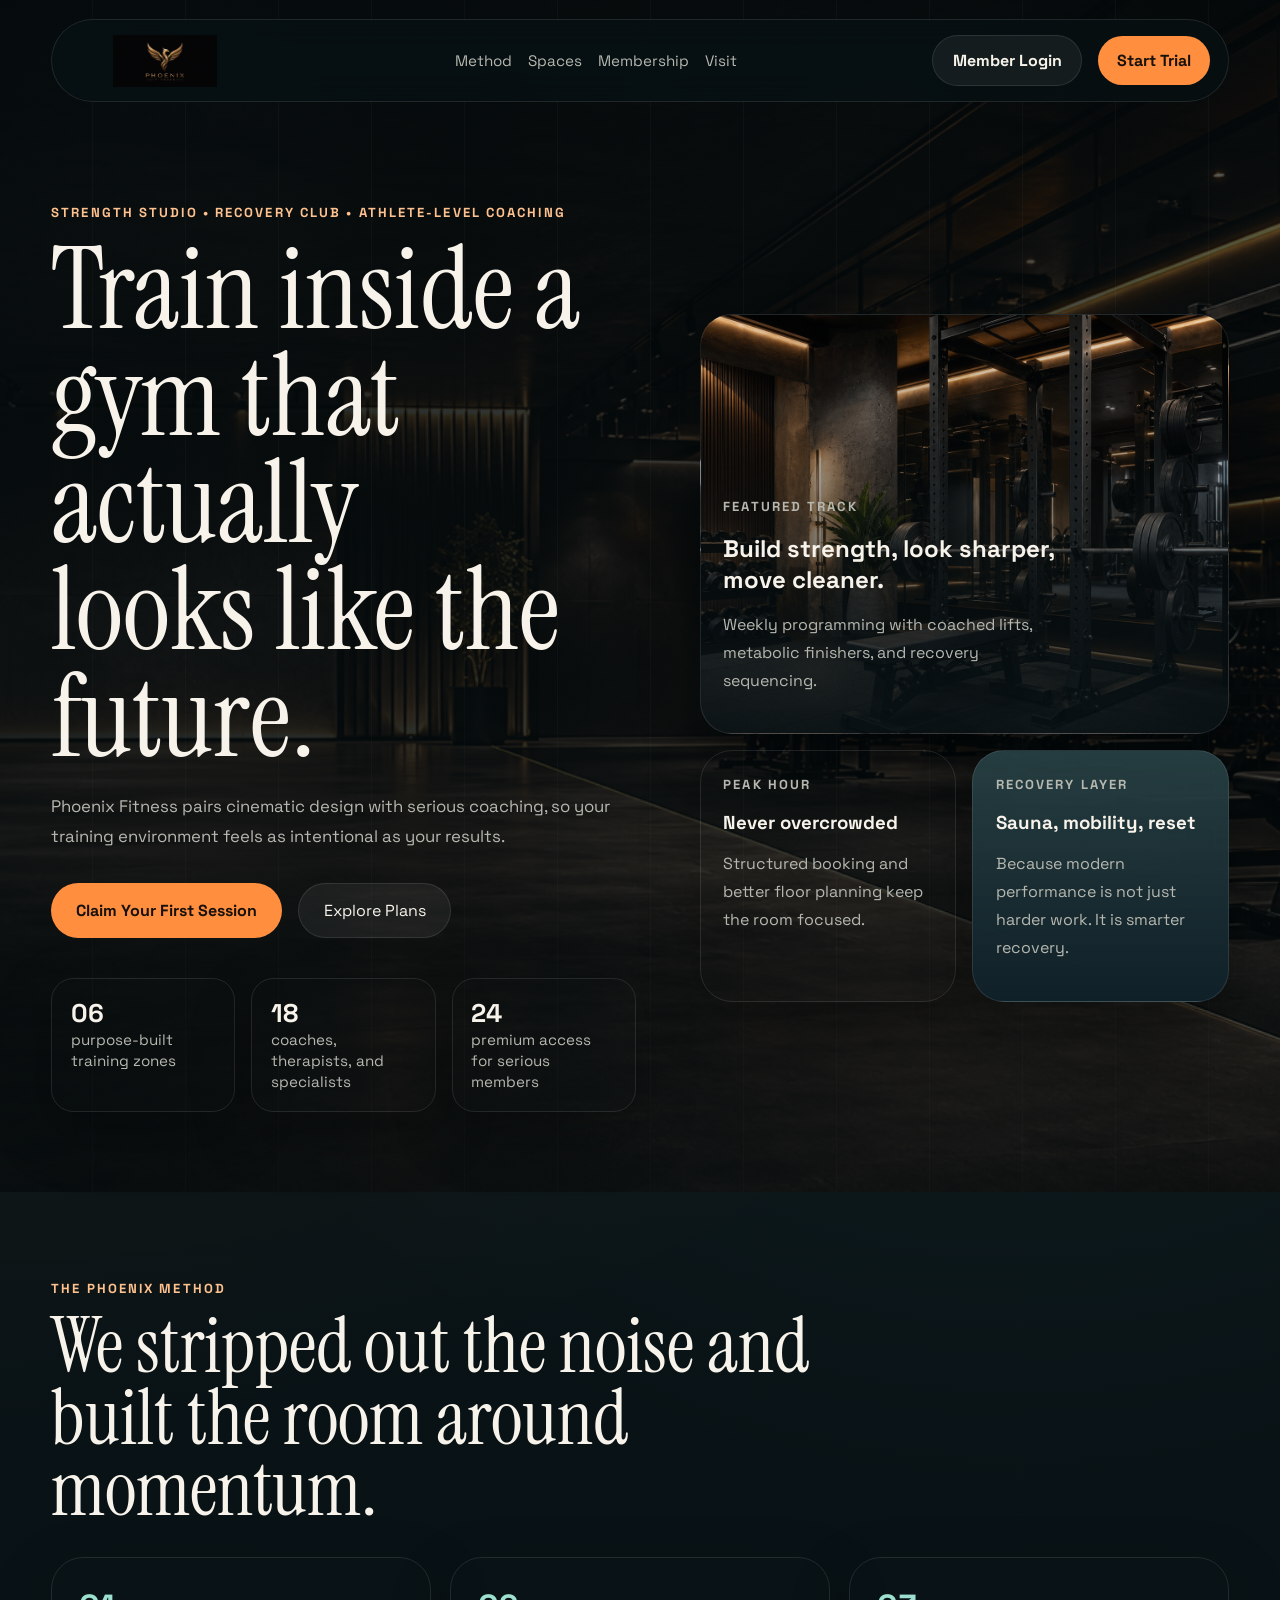
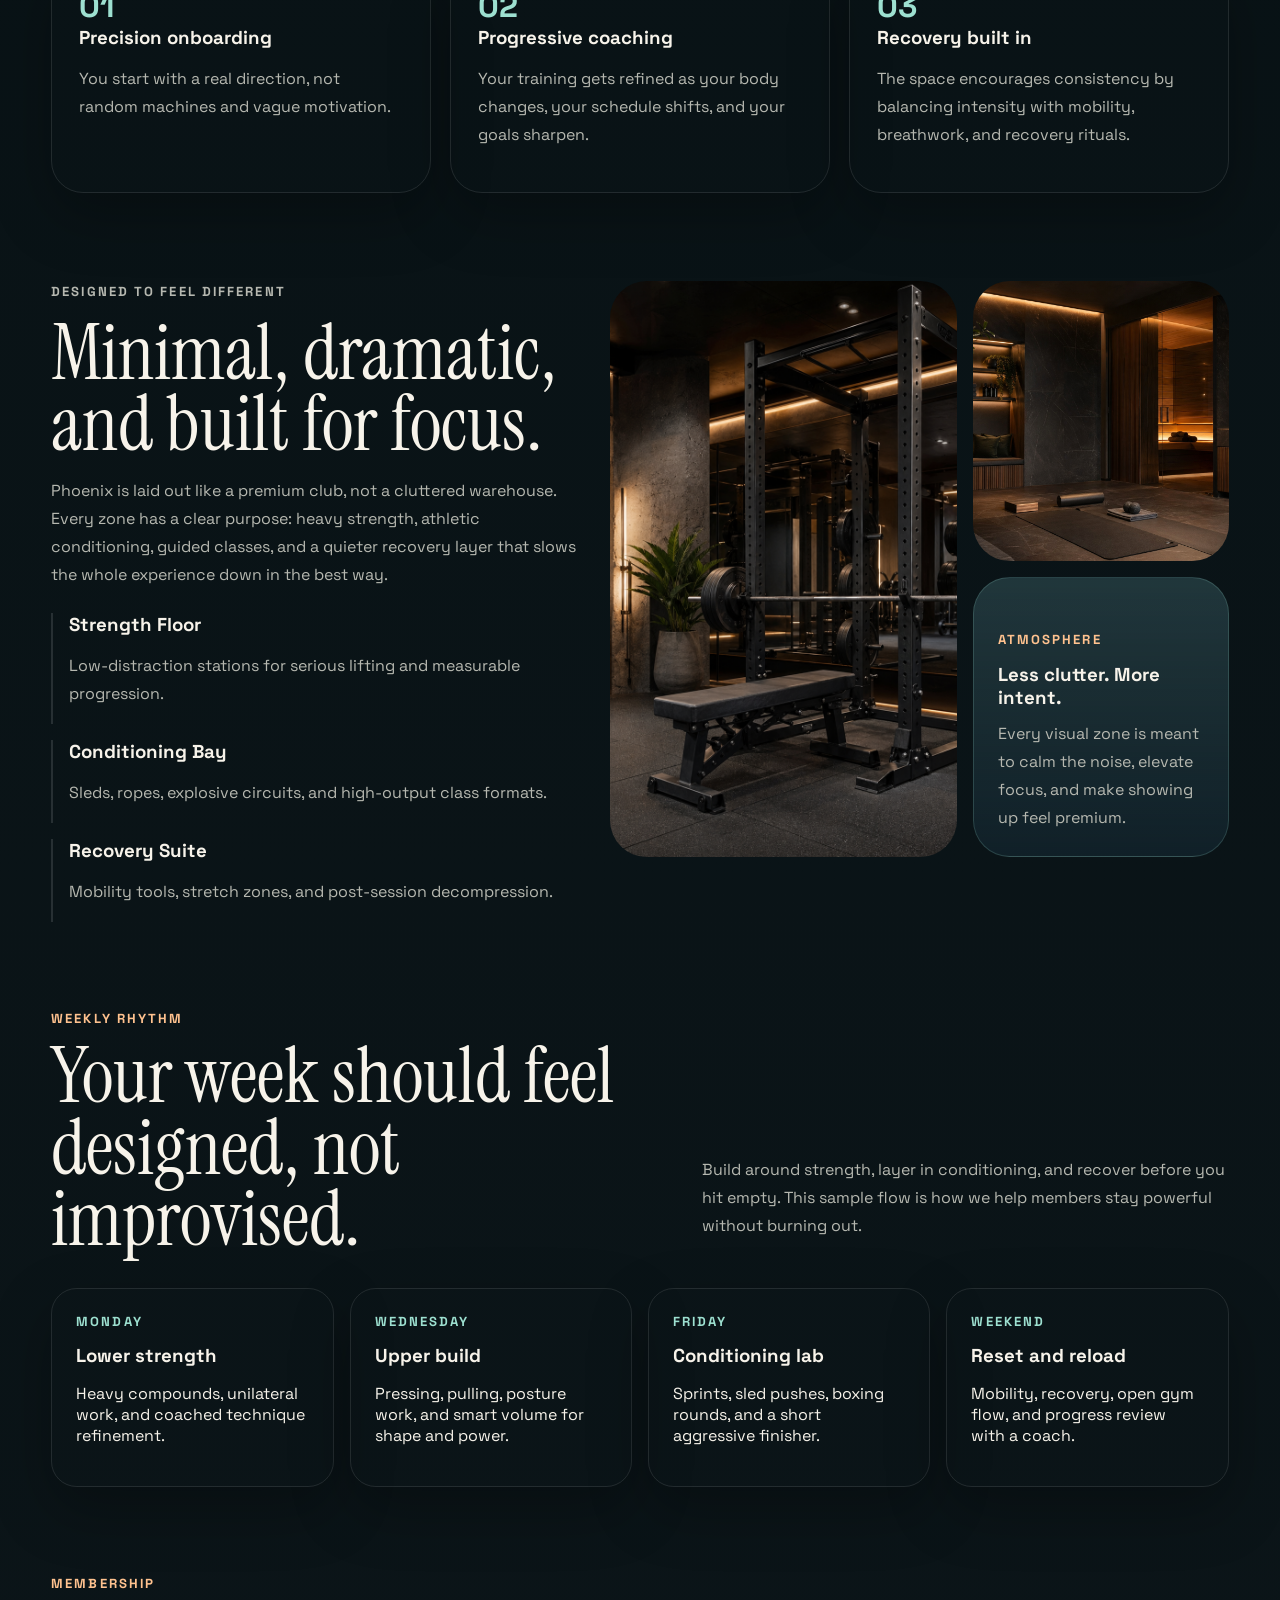
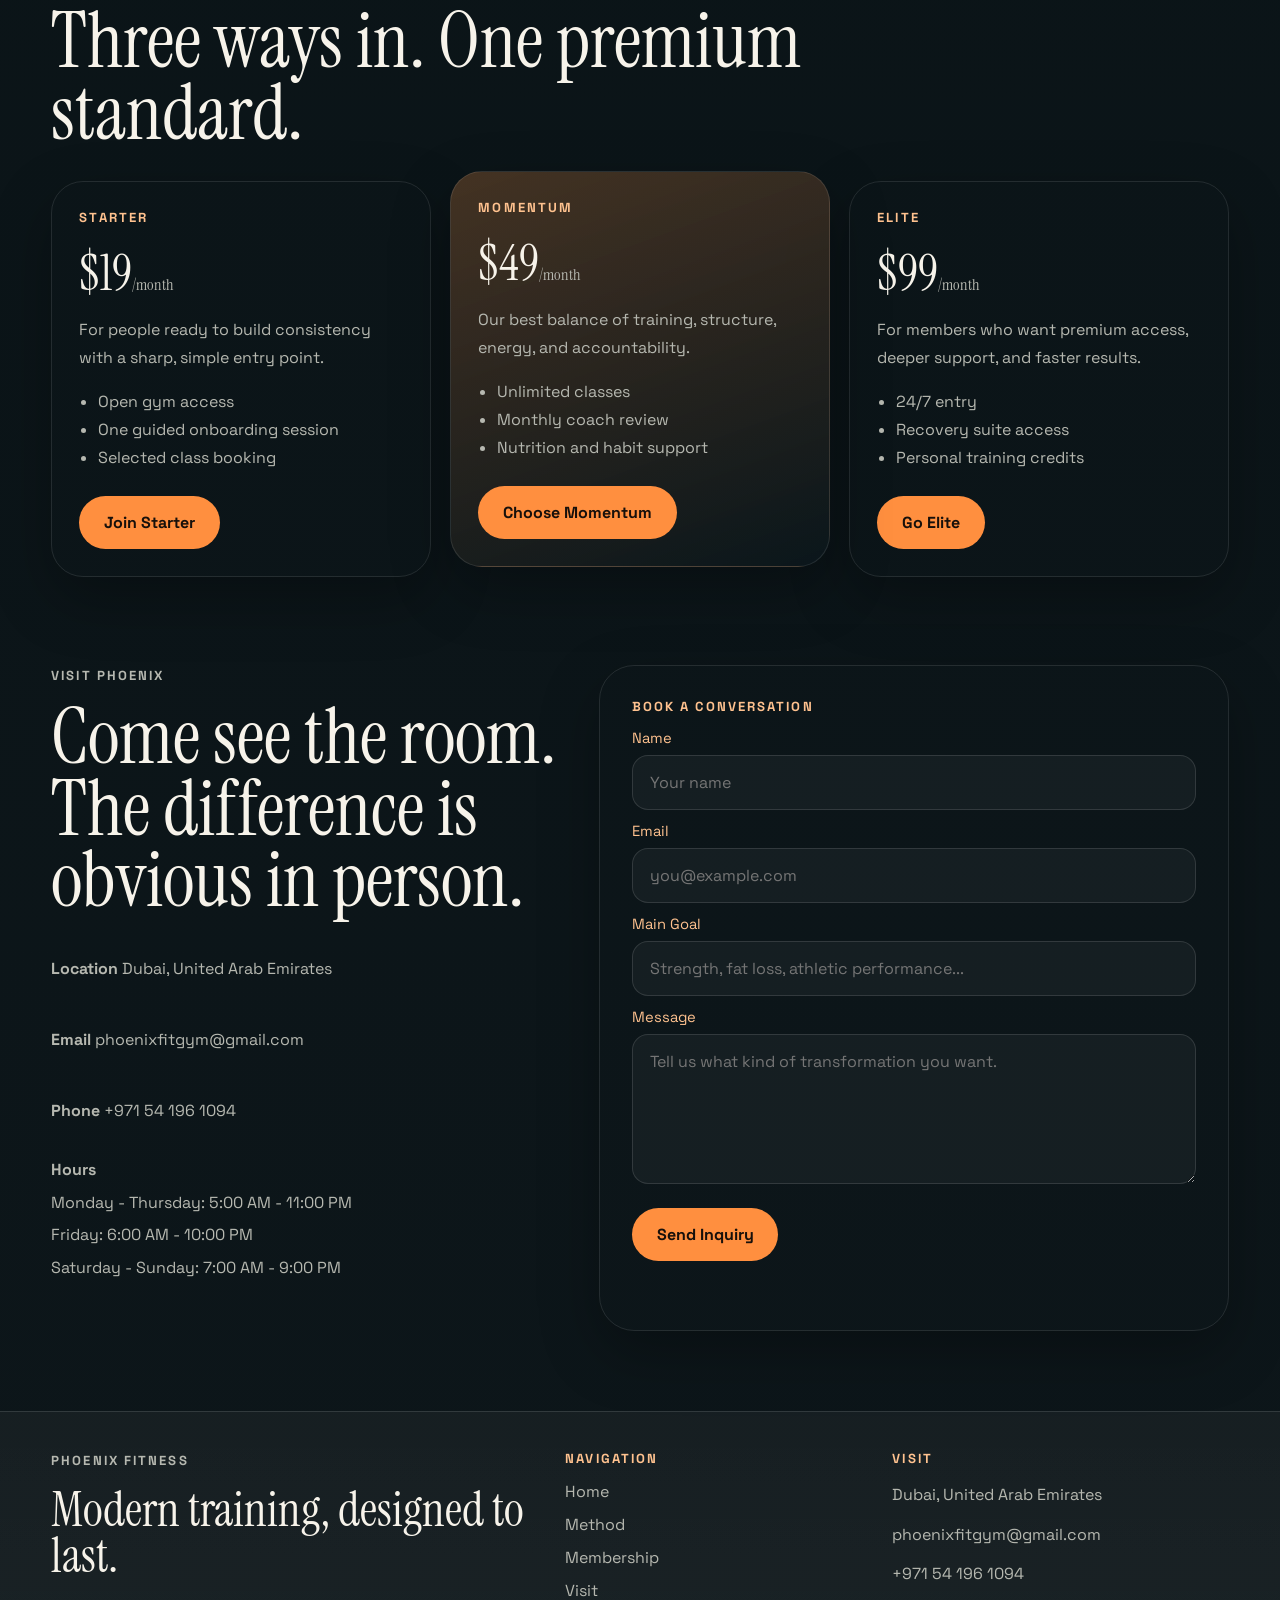
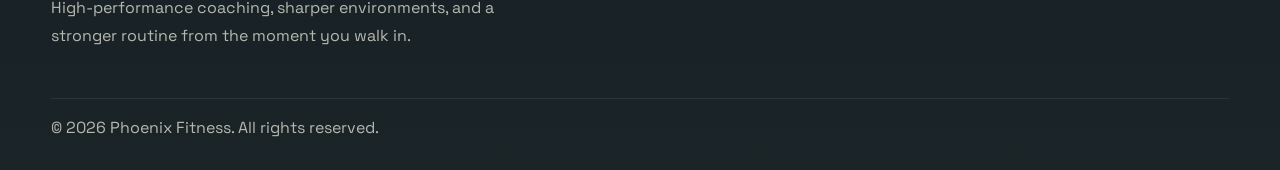
==== index.html @ 7724d677 "Updated UI" ====
<!DOCTYPE html>
<html lang="en">
<head>
    <meta charset="UTF-8">
    <meta name="viewport" content="width=device-width, initial-scale=1.0">
    <title>Phoenix Fitness | Future-Ready Training</title>
    <meta name="description" content="Phoenix Fitness is a high-design performance gym focused on strength, coaching, recovery, and consistent progress.">
    <link rel="stylesheet" href="assets/css/main.css">
</head>
<body>
    <div class="page-shell">
        <header class="hero" id="top">
            <nav class="navbar">
                <a class="brand" href="index.html" aria-label="Phoenix Fitness home">
                    <img src="assets/images/phoenix-logo-premium.png" alt="Phoenix Fitness premium logo">
                </a>
                <button class="menu-toggle" type="button" aria-expanded="false" aria-controls="nav-links">Menu</button>
                <div class="nav-links" id="nav-links">
                    <a href="#method">Method</a>
                    <a href="#spaces">Spaces</a>
                    <a href="#membership">Membership</a>
                    <a href="#visit">Visit</a>
                </div>
                <div class="nav-actions">
                    <button class="nav-button nav-button-secondary" type="button" data-modal-target="login-popup">Member Login</button>
                    <button class="nav-button" type="button" data-modal-target="join-popup">Start Trial</button>
                </div>
            </nav>

            <div class="hero-layout">
                <div class="hero-copy">
                    <p class="eyebrow">Strength Studio &bull; Recovery Club &bull; Athlete-Level Coaching</p>
                    <h1>Train inside a gym that actually looks like the future.</h1>
                    <p class="hero-text">
                        Phoenix Fitness pairs cinematic design with serious coaching, so your training environment feels as intentional as your results.
                    </p>
                    <div class="hero-actions">
                        <button class="primary-cta" type="button" data-modal-target="join-popup">Claim Your First Session</button>
                        <a class="ghost-cta" href="pages/membership.html">Explore Plans</a>
                    </div>
                    <div class="hero-proof">
                        <article>
                            <strong data-count="6">06</strong>
                            <span>purpose-built training zones</span>
                        </article>
                        <article>
                            <strong data-count="18">18</strong>
                            <span>coaches, therapists, and specialists</span>
                        </article>
                        <article>
                            <strong data-count="24">24</strong>
                            <span>premium access for serious members</span>
                        </article>
                    </div>
                </div>

                <div class="hero-visual">
                    <article class="hero-card hero-card-image">
                        <div class="hero-card-copy">
                            <p class="card-kicker">Featured Track</p>
                            <h2>Build strength, look sharper, move cleaner.</h2>
                            <p>Weekly programming with coached lifts, metabolic finishers, and recovery sequencing.</p>
                        </div>
                    </article>
                    <div class="hero-sidecards">
                        <article class="hero-card">
                            <p class="card-kicker">Peak Hour</p>
                            <h3>Never overcrowded</h3>
                            <p>Structured booking and better floor planning keep the room focused.</p>
                        </article>
                        <article class="hero-card mint-card">
                            <p class="card-kicker">Recovery Layer</p>
                            <h3>Sauna, mobility, reset</h3>
                            <p>Because modern performance is not just harder work. It is smarter recovery.</p>
                        </article>
                    </div>
                </div>
            </div>
        </header>

        <main>
            <section class="method-section" id="method">
                <div class="section-heading">
                    <p class="eyebrow">The Phoenix Method</p>
                    <h2>We stripped out the noise and built the room around momentum.</h2>
                </div>
                <div class="method-grid">
                    <article class="method-card">
                        <span>01</span>
                        <h3>Precision onboarding</h3>
                        <p>You start with a real direction, not random machines and vague motivation.</p>
                    </article>
                    <article class="method-card">
                        <span>02</span>
                        <h3>Progressive coaching</h3>
                        <p>Your training gets refined as your body changes, your schedule shifts, and your goals sharpen.</p>
                    </article>
                    <article class="method-card">
                        <span>03</span>
                        <h3>Recovery built in</h3>
                        <p>The space encourages consistency by balancing intensity with mobility, breathwork, and recovery rituals.</p>
                    </article>
                </div>
            </section>

            <section class="spaces-section" id="spaces">
                <div class="spaces-copy">
                    <p class="eyebrow">Designed To Feel Different</p>
                    <h2>Minimal, dramatic, and built for focus.</h2>
                    <p>
                        Phoenix is laid out like a premium club, not a cluttered warehouse. Every zone has a clear purpose:
                        heavy strength, athletic conditioning, guided classes, and a quieter recovery layer that slows the whole experience down in the best way.
                    </p>
                    <div class="space-points">
                        <article>
                            <h3>Strength Floor</h3>
                            <p>Low-distraction stations for serious lifting and measurable progression.</p>
                        </article>
                        <article>
                            <h3>Conditioning Bay</h3>
                            <p>Sleds, ropes, explosive circuits, and high-output class formats.</p>
                        </article>
                        <article>
                            <h3>Recovery Suite</h3>
                            <p>Mobility tools, stretch zones, and post-session decompression.</p>
                        </article>
                    </div>
                </div>
                <div class="spaces-media">
                    <article class="media-tall">
                        <img src="assets/images/phoenix-strength-generated.png" alt="Premium strength zone at Phoenix Fitness">
                    </article>
                    <article class="media-short">
                        <img src="assets/images/phoenix-recovery-generated.png" alt="Luxury recovery suite at Phoenix Fitness">
                    </article>
                    <article class="media-short stat-media">
                        <p class="card-kicker">Atmosphere</p>
                        <h3>Less clutter. More intent.</h3>
                        <p>Every visual zone is meant to calm the noise, elevate focus, and make showing up feel premium.</p>
                    </article>
                </div>
            </section>

            <section class="schedule-section" id="schedule">
                <div class="section-heading split-heading">
                    <div>
                        <p class="eyebrow">Weekly Rhythm</p>
                        <h2>Your week should feel designed, not improvised.</h2>
                    </div>
                    <p class="section-copy">
                        Build around strength, layer in conditioning, and recover before you hit empty. This sample flow is how we help members stay powerful without burning out.
                    </p>
                </div>
                <div class="schedule-grid">
                    <article>
                        <p class="day-tag">Monday</p>
                        <h3>Lower strength</h3>
                        <p>Heavy compounds, unilateral work, and coached technique refinement.</p>
                    </article>
                    <article>
                        <p class="day-tag">Wednesday</p>
                        <h3>Upper build</h3>
                        <p>Pressing, pulling, posture work, and smart volume for shape and power.</p>
                    </article>
                    <article>
                        <p class="day-tag">Friday</p>
                        <h3>Conditioning lab</h3>
                        <p>Sprints, sled pushes, boxing rounds, and a short aggressive finisher.</p>
                    </article>
                    <article>
                        <p class="day-tag">Weekend</p>
                        <h3>Reset and reload</h3>
                        <p>Mobility, recovery, open gym flow, and progress review with a coach.</p>
                    </article>
                </div>
            </section>

            <section class="membership-section" id="membership">
                <div class="section-heading">
                    <p class="eyebrow">Membership</p>
                    <h2>Three ways in. One premium standard.</h2>
                </div>
                <div class="membership-grid">
                    <article class="plan-card">
                        <p class="plan-name">Starter</p>
                        <h3>$19<span>/month</span></h3>
                        <p class="plan-summary">For people ready to build consistency with a sharp, simple entry point.</p>
                        <ul>
                            <li>Open gym access</li>
                            <li>One guided onboarding session</li>
                            <li>Selected class booking</li>
                        </ul>
                        <button type="button" data-modal-target="join-popup">Join Starter</button>
                    </article>
                    <article class="plan-card featured-plan">
                        <p class="plan-name">Momentum</p>
                        <h3>$49<span>/month</span></h3>
                        <p class="plan-summary">Our best balance of training, structure, energy, and accountability.</p>
                        <ul>
                            <li>Unlimited classes</li>
                            <li>Monthly coach review</li>
                            <li>Nutrition and habit support</li>
                        </ul>
                        <button type="button" data-modal-target="join-popup">Choose Momentum</button>
                    </article>
                    <article class="plan-card">
                        <p class="plan-name">Elite</p>
                        <h3>$99<span>/month</span></h3>
                        <p class="plan-summary">For members who want premium access, deeper support, and faster results.</p>
                        <ul>
                            <li>24/7 entry</li>
                            <li>Recovery suite access</li>
                            <li>Personal training credits</li>
                        </ul>
                        <button type="button" data-modal-target="join-popup">Go Elite</button>
                    </article>
                </div>
            </section>

            <section class="visit-section" id="visit">
                <div class="visit-copy">
                    <p class="eyebrow">Visit Phoenix</p>
                    <h2>Come see the room. The difference is obvious in person.</h2>
                    <div class="visit-list">
                        <p><strong>Location</strong> Dubai, United Arab Emirates</p>
                        <p><strong>Email</strong> phoenixfitgym@gmail.com</p>
                        <p><strong>Phone</strong> +971 54 196 1094</p>
                        <div class="hours-block">
                            <p><strong>Hours</strong></p>
                            <p>Monday - Thursday: 5:00 AM - 11:00 PM</p>
                            <p>Friday: 6:00 AM - 10:00 PM</p>
                            <p>Saturday - Sunday: 7:00 AM - 9:00 PM</p>
                        </div>
                    </div>
                </div>
                <form class="contact-form" id="contact-form">
                    <p class="form-kicker">Book a conversation</p>
                    <label for="contact-name">Name</label>
                    <input id="contact-name" name="name" type="text" placeholder="Your name" required>

                    <label for="contact-email">Email</label>
                    <input id="contact-email" name="email" type="email" placeholder="you@example.com" required>

                    <label for="contact-goal">Main Goal</label>
                    <input id="contact-goal" name="goal" type="text" placeholder="Strength, fat loss, athletic performance..." required>

                    <label for="contact-message">Message</label>
                    <textarea id="contact-message" name="message" placeholder="Tell us what kind of transformation you want." required></textarea>

                    <button type="submit">Send Inquiry</button>
                    <p class="form-feedback" id="contact-feedback" aria-live="polite"></p>
                </form>
            </section>
        </main>

        <footer class="footer">
            <div class="footer-brand">
                <p class="eyebrow">Phoenix Fitness</p>
                <h2>Modern training, designed to last.</h2>
                <p>High-performance coaching, sharper environments, and a stronger routine from the moment you walk in.</p>
            </div>
            <div class="footer-column">
                <p class="footer-label">Navigation</p>
                <div class="footer-links">
                    <a href="#top">Home</a>
                    <a href="#method">Method</a>
                    <a href="#membership">Membership</a>
                    <a href="#visit">Visit</a>
                </div>
            </div>
            <div class="footer-column">
                <p class="footer-label">Visit</p>
                <div class="footer-contact">
                    <p>Dubai, United Arab Emirates</p>
                    <p>phoenixfitgym@gmail.com</p>
                    <p>+971 54 196 1094</p>
                </div>
            </div>
            <p class="footer-note">&copy; 2026 Phoenix Fitness. All rights reserved.</p>
        </footer>
    </div>

    <div class="modal" id="login-popup" aria-hidden="true">
        <div class="modal-panel">
            <button class="modal-close" type="button" aria-label="Close login modal">&times;</button>
            <iframe src="pages/login.html" title="Login form"></iframe>
        </div>
    </div>

    <div class="modal" id="signup-popup" aria-hidden="true">
        <div class="modal-panel">
            <button class="modal-close" type="button" aria-label="Close signup modal">&times;</button>
            <iframe src="pages/signup.html" title="Signup form"></iframe>
        </div>
    </div>

    <div class="modal" id="join-popup" aria-hidden="true">
        <div class="modal-panel">
            <button class="modal-close" type="button" aria-label="Close join modal">&times;</button>
            <iframe src="pages/join.html" title="Membership join form"></iframe>
        </div>
    </div>

    <script src="assets/js/main.js"></script>
</body>
</html>
---- assets/css/main.css ----
@import url("https://fonts.googleapis.com/css2?family=Instrument+Serif:ital@0;1&family=Space+Grotesk:wght@400;500;700&display=swap");

:root {
    --bg: #071114;
    --bg-2: #0d1a1f;
    --panel: rgba(12, 24, 29, 0.78);
    --panel-solid: #102028;
    --panel-soft: rgba(255, 255, 255, 0.05);
    --text: #f7f3ea;
    --muted: #b6b8b0;
    --line: rgba(255, 255, 255, 0.1);
    --accent: #ff8f3f;
    --accent-soft: #ffc28f;
    --mint: #9de0d0;
    --mint-soft: rgba(157, 224, 208, 0.16);
    --shadow: 0 22px 60px rgba(0, 0, 0, 0.28);
    --shadow-soft: 0 18px 40px rgba(255, 143, 63, 0.12);
    --radius-xl: 2rem;
    --radius-lg: 1.4rem;
}

* {
    box-sizing: border-box;
}

html {
    scroll-behavior: smooth;
}

body {
    margin: 0;
    color: var(--text);
    background:
        radial-gradient(circle at top left, rgba(255, 143, 63, 0.15), transparent 28%),
        radial-gradient(circle at 80% 10%, rgba(157, 224, 208, 0.08), transparent 22%),
        linear-gradient(180deg, #071114 0%, #0d161a 100%);
    font-family: "Space Grotesk", sans-serif;
}

img {
    max-width: 100%;
    display: block;
}

a {
    color: inherit;
    text-decoration: none;
}

button,
input,
textarea {
    font: inherit;
}

.page-shell {
    min-height: 100vh;
    overflow: hidden;
}

.hero,
.method-section,
.spaces-section,
.schedule-section,
.membership-section,
.visit-section,
.footer {
    padding-left: clamp(1.2rem, 4vw, 4rem);
    padding-right: clamp(1.2rem, 4vw, 4rem);
}

.hero {
    padding-top: 1.2rem;
    padding-bottom: 5rem;
    position: relative;
    background:
        linear-gradient(115deg, rgba(5, 11, 13, 0.94), rgba(5, 11, 13, 0.5)),
        url("../images/phoenix-hero-premium-v2.png") center/cover;
}

.hero::before {
    content: "";
    position: absolute;
    inset: 0;
    background:
        linear-gradient(180deg, rgba(5, 11, 13, 0.08), rgba(5, 11, 13, 0.52)),
        repeating-linear-gradient(
            90deg,
            transparent 0,
            transparent 92px,
            rgba(255, 255, 255, 0.03) 92px,
            rgba(255, 255, 255, 0.03) 93px
        );
    pointer-events: none;
}

.navbar,
.hero-layout,
.method-section,
.spaces-section,
.schedule-section,
.membership-section,
.visit-section,
.footer {
    position: relative;
    z-index: 1;
}

.navbar {
    display: flex;
    align-items: center;
    justify-content: space-between;
    gap: 1rem;
    padding: 0.9rem 1.1rem;
    border: 1px solid var(--line);
    border-radius: 999px;
    background: rgba(8, 17, 20, 0.72);
    backdrop-filter: blur(16px);
}

.brand {
    display: inline-flex;
    align-items: center;
    gap: 0.85rem;
    font-weight: 700;
    letter-spacing: 0.08em;
    text-transform: uppercase;
}

.brand img {
    width: 190px;
    height: 52px;
    object-fit: contain;
}

.menu-toggle {
    display: none;
    padding: 0.8rem 1rem;
    border: 1px solid var(--line);
    border-radius: 999px;
    background: transparent;
    color: var(--text);
}

.nav-links,
.nav-actions {
    display: flex;
    align-items: center;
    gap: 1rem;
}

.nav-links a {
    color: var(--muted);
    font-size: 0.95rem;
}

.nav-links a:hover,
.nav-links a:focus-visible {
    color: var(--text);
}

.nav-button,
.primary-cta,
.ghost-cta,
.plan-card button,
.contact-form button {
    display: inline-flex;
    align-items: center;
    justify-content: center;
    border: none;
    border-radius: 999px;
    cursor: pointer;
    transition: transform 0.25s ease, background-color 0.25s ease, color 0.25s ease;
}

.nav-button,
.primary-cta,
.plan-card button,
.contact-form button {
    background: var(--accent);
    color: #17100b;
    font-weight: 700;
}

.nav-button {
    padding: 0.85rem 1.2rem;
}

.nav-button-secondary,
.ghost-cta {
    border: 1px solid var(--line);
    background: rgba(255, 255, 255, 0.06);
    color: var(--text);
}

.hero-layout {
    display: grid;
    grid-template-columns: 1.05fr 0.95fr;
    gap: clamp(2rem, 5vw, 4rem);
    align-items: center;
    padding-top: clamp(3rem, 8vw, 7rem);
}

.eyebrow,
.card-kicker,
.plan-name,
.day-tag,
.form-kicker {
    margin: 0 0 0.9rem;
    color: var(--accent-soft);
    font-size: 0.82rem;
    font-weight: 700;
    letter-spacing: 0.16em;
    text-transform: uppercase;
}

.hero-copy h1,
.section-heading h2,
.spaces-copy h2,
.visit-copy h2,
.membership-hero-copy h1 {
    margin: 0;
    font-family: "Instrument Serif", serif;
    font-weight: 400;
    line-height: 0.93;
}

.hero-copy h1 {
    max-width: 10ch;
    font-size: clamp(4rem, 9vw, 8rem);
}

.hero-text,
.section-copy,
.spaces-copy p,
.visit-copy p,
.footer-brand p,
.hero-card p,
.method-card p,
.plan-summary,
.plan-card li {
    color: var(--muted);
    line-height: 1.75;
}

.hero-text {
    max-width: 44rem;
    margin: 1.3rem 0 0;
    font-size: 1.05rem;
}

.hero-actions {
    display: flex;
    flex-wrap: wrap;
    gap: 1rem;
    margin-top: 2rem;
}

.primary-cta,
.ghost-cta,
.plan-card button,
.contact-form button {
    padding: 1rem 1.55rem;
}

.primary-cta:hover,
.ghost-cta:hover,
.plan-card button:hover,
.contact-form button:hover,
.nav-button:hover {
    transform: translateY(-2px);
}

.hero-proof {
    display: grid;
    grid-template-columns: repeat(3, minmax(0, 1fr));
    gap: 1rem;
    margin-top: 2.5rem;
}

.hero-proof article,
.hero-card,
.method-card,
.schedule-grid article,
.plan-card,
.contact-form,
.modal-panel {
    border: 1px solid var(--line);
    /* background: var(--panel);
    backdrop-filter: blur(16px); */
    box-shadow: var(--shadow);
}

.hero-proof article {
    padding: 1.15rem;
    border-radius: var(--radius-lg);
}

.hero-proof strong {
    display: block;
    font-size: 1.6rem;
}

.hero-proof span {
    color: var(--muted);
    font-size: 0.95rem;
}

.hero-visual {
    display: grid;
    gap: 1rem;
}

.hero-sidecards {
    display: grid;
    grid-template-columns: repeat(2, minmax(0, 1fr));
    gap: 1rem;
}

.hero-card {
    padding: 1.4rem;
    border-radius: var(--radius-xl);
    transition: transform 0.3s ease, box-shadow 0.3s ease, background-color 0.3s ease;
}

.hero-card:hover {
    transform: translateY(-6px);
    box-shadow: var(--shadow-soft);
}

.method-card:hover,
.schedule-grid article:hover,
.plan-card:hover {
    transform: translateY(-6px);
    background: rgba(255, 255, 255, 0.08);
    box-shadow: var(--shadow-soft);
}

.hero-card-image {
    min-height: 420px;
    display: flex;
    align-items: end;
    background:
        linear-gradient(180deg, rgba(8, 17, 20, 0.08), rgba(8, 17, 20, 0.9)),
        url("../images/phoenix-strength-generated.png") center/cover;
}

.hero-card-copy {
    max-width: 22rem;
}

.hero-card h2,
.hero-card h3,
.method-card h3,
.schedule-grid h3,
.plan-card h3 {
    margin: 0 0 0.7rem;
}

.mint-card {
    background:
        linear-gradient(180deg, rgba(157, 224, 208, 0.16), rgba(16, 32, 40, 0.92)),
        rgba(16, 32, 40, 0.92);
}

.method-section,
.spaces-section,
.schedule-section,
.membership-section,
.visit-section {
    padding-top: 5.5rem;
}

.section-heading {
    max-width: 48rem;
}

.section-heading h2,
.spaces-copy h2,
.visit-copy h2 {
    font-size: clamp(2.6rem, 6vw, 5.4rem);
}

.method-grid,
.membership-grid {
    display: grid;
    grid-template-columns: repeat(3, minmax(0, 1fr));
    gap: 1.2rem;
    margin-top: 2rem;
}

.method-card,
.plan-card {
    padding: 1.7rem;
    border-radius: var(--radius-xl);
}

.method-card span {
    color: var(--mint);
    font-size: 2rem;
    font-weight: 700;
}

.spaces-section {
    display: grid;
    grid-template-columns: 0.92fr 1.08fr;
    gap: 2rem;
    align-items: start;
}

.space-points {
    display: grid;
    gap: 1rem;
    margin-top: 1.5rem;
}

.space-points article {
    padding-left: 1rem;
    border-left: 2px solid rgba(255, 255, 255, 0.12);
}

.space-points h3 {
    margin: 0 0 0.4rem;
}

.spaces-media {
    display: grid;
    grid-template-columns: 1.15fr 0.85fr;
    gap: 1rem;
}

.media-tall,
.media-short {
    overflow: hidden;
    border-radius: calc(var(--radius-xl) + 0.3rem);
    min-height: 280px;
    background: var(--panel-solid);
}

.media-tall {
    grid-row: span 2;
}

.media-tall img,
.media-short img {
    width: 100%;
    height: 100%;
    object-fit: cover;
    transition: transform 0.45s ease;
}

.media-tall:hover img,
.media-short:hover img {
    transform: scale(1.04);
}

.stat-media {
    display: flex;
    flex-direction: column;
    justify-content: end;
    padding: 1.5rem;
    background:
        linear-gradient(180deg, rgba(157, 224, 208, 0.12), rgba(16, 32, 40, 0.94)),
        rgba(16, 32, 40, 0.94);
    border: 1px solid rgba(157, 224, 208, 0.18);
}

.stat-media h3 {
    margin: 0 0 0.7rem;
}

.stat-media p:last-child {
    margin: 0;
    color: var(--muted);
    line-height: 1.75;
}

.split-heading {
    max-width: none;
    display: grid;
    grid-template-columns: 1fr 0.85fr;
    gap: 2rem;
    align-items: end;
}

.schedule-grid {
    display: grid;
    grid-template-columns: repeat(4, minmax(0, 1fr));
    gap: 1rem;
    margin-top: 2rem;
}

.schedule-grid article {
    padding: 1.5rem;
    border-radius: 1.6rem;
    transition: transform 0.3s ease, box-shadow 0.3s ease, background-color 0.3s ease;
}

.day-tag {
    color: var(--mint);
}

.membership-grid {
    margin-top: 2rem;
}

.plan-card h3 {
    font-size: 3.1rem;
    font-family: "Instrument Serif", serif;
    font-weight: 400;
}

.plan-card h3 span {
    font-size: 1rem;
    color: var(--muted);
}

.plan-summary {
    margin: 0 0 1rem;
}

.plan-card ul {
    padding-left: 1.15rem;
    margin: 1rem 0 1.5rem;
}

.featured-plan {
    background:
        linear-gradient(160deg, rgba(255, 143, 63, 0.24), rgba(10, 22, 27, 0.95)),
        rgba(10, 22, 27, 0.92);
    transform: translateY(-10px);
}

.visit-section {
    display: grid;
    grid-template-columns: 0.9fr 1.1fr;
    gap: 2rem;
    align-items: start;
    padding-bottom: 5rem;
}

.visit-list {
    display: grid;
    gap: 0.7rem;
    margin-top: 1.4rem;
}

.hours-block {
    display: grid;
    gap: 0.3rem;
    margin-top: 0.2rem;
}

.hours-block p {
    margin: 0;
}

.contact-form {
    padding: 2rem;
    border-radius: calc(var(--radius-xl) + 0.2rem);
}

.contact-form label {
    display: block;
    margin: 0.8rem 0 0.45rem;
    color: var(--accent-soft);
    font-size: 0.92rem;
}

.contact-form input,
.contact-form textarea {
    width: 100%;
    padding: 1rem 1.05rem;
    border: 1px solid rgba(255, 255, 255, 0.12);
    border-radius: 1rem;
    background: rgba(255, 255, 255, 0.04);
    color: var(--text);
}

.contact-form textarea {
    min-height: 150px;
    resize: vertical;
}

.contact-form button {
    margin-top: 1.2rem;
}

.form-feedback {
    min-height: 1.4rem;
    margin: 0.9rem 0 0;
    color: var(--mint);
}

.footer {
    display: grid;
    grid-template-columns: 1.3fr 0.8fr 0.9fr;
    gap: 1.75rem;
    padding-top: 2.4rem;
    padding-bottom: 2rem;
    border-top: 1px solid var(--line);
    background:
        linear-gradient(180deg, rgba(255, 255, 255, 0.02), rgba(255, 255, 255, 0.04)),
        rgba(255, 255, 255, 0.02);
}

.footer-brand h2 {
    margin: 0 0 0.9rem;
    font-family: "Instrument Serif", serif;
    font-size: clamp(2rem, 4vw, 3rem);
    font-weight: 400;
    line-height: 0.95;
}

.footer-column {
    display: grid;
    align-content: start;
    gap: 0.9rem;
}

.footer-label {
    margin: 0;
    color: var(--accent-soft);
    font-size: 0.82rem;
    font-weight: 700;
    letter-spacing: 0.16em;
    text-transform: uppercase;
}

.footer-links,
.footer-contact {
    display: grid;
    gap: 0.75rem;
}

.footer-links a {
    color: var(--muted);
}

.footer-links a:hover {
    color: var(--text);
}

.footer-contact p {
    margin: 0;
    color: var(--muted);
    line-height: 1.7;
}

.footer-note {
    color: var(--muted);
    text-align: left;
    grid-column: 1 / -1;
    margin: 0.25rem 0 0;
    padding-top: 1.1rem;
    border-top: 1px solid rgba(255, 255, 255, 0.08);
}

.modal {
    position: fixed;
    inset: 0;
    display: none;
    place-items: center;
    padding: 1rem;
    background: rgba(1, 6, 8, 0.76);
    z-index: 20;
}

.modal.is-open {
    display: grid;
}

.modal-panel {
    width: min(100%, 520px);
    padding: 0.8rem;
    border-radius: 1.6rem;
}

.modal-close {
    display: block;
    margin-left: auto;
    width: 42px;
    height: 42px;
    border: none;
    border-radius: 50%;
    background: rgba(255, 255, 255, 0.08);
    color: var(--text);
    cursor: pointer;
    font-size: 1.4rem;
}

.modal iframe {
    width: 100%;
    min-height: 320px;
    height: 320px;
    border: none;
    border-radius: 1rem;
    background: #091114;
    display: block;
}

@media (max-width: 1100px) {
    .hero-layout,
    .spaces-section,
    .split-heading,
    .visit-section {
        grid-template-columns: 1fr;
    }

    .method-grid,
    .membership-grid,
    .schedule-grid {
        grid-template-columns: repeat(2, minmax(0, 1fr));
    }

    .spaces-media {
        grid-template-columns: repeat(2, minmax(0, 1fr));
    }

    .media-tall {
        grid-row: span 1;
    }

    .footer {
        grid-template-columns: 1fr;
    }

    .footer-note {
        text-align: left;
    }
}

@media (max-width: 760px) {
    .hero,
    .method-section,
    .spaces-section,
    .schedule-section,
    .membership-section,
    .visit-section,
    .footer {
        padding-left: 1rem;
        padding-right: 1rem;
    }

    .navbar {
        flex-wrap: wrap;
        border-radius: 1.6rem;
        padding: 0.9rem;
    }

    .menu-toggle {
        display: inline-flex;
    }

    .nav-links,
    .nav-actions {
        width: 100%;
        display: none;
        flex-direction: column;
        align-items: stretch;
        gap: 0.75rem;
    }

    .navbar.menu-open .nav-links,
    .navbar.menu-open .nav-actions {
        display: flex;
    }

    .nav-button {
        width: 100%;
    }

    .hero {
        padding-bottom: 3rem;
    }

    .hero-layout {
        grid-template-columns: 1fr;
        gap: 1.25rem;
        padding-top: 2.25rem;
    }

    .hero-copy h1 {
        max-width: none;
        font-size: clamp(3rem, 14vw, 4.7rem);
    }

    .hero-text {
        font-size: 0.98rem;
        line-height: 1.65;
    }

    .hero-actions {
        gap: 0.75rem;
        margin-top: 1.35rem;
    }

    .hero-proof,
    .hero-sidecards,
    .method-grid,
    .membership-grid,
    .schedule-grid,
    .spaces-media {
        grid-template-columns: 1fr;
    }

    .hero-proof {
        margin-top: 1.35rem;
        gap: 0.75rem;
    }

    .hero-sidecards {
        display: none;
    }

    .hero-card-image {
        min-height: 250px;
    }

    .method-section,
    .spaces-section,
    .schedule-section,
    .membership-section,
    .visit-section {
        padding-top: 3.2rem;
    }

    .section-heading h2,
    .spaces-copy h2,
    .visit-copy h2 {
        font-size: clamp(2.2rem, 11vw, 3.4rem);
    }

    .split-heading {
        grid-template-columns: 1fr;
        gap: 1rem;
    }

    .section-copy {
        display: none;
    }

    .method-card,
    .plan-card,
    .schedule-grid article,
    .contact-form {
        padding: 1.25rem;
    }

    .spaces-section,
    .visit-section {
        gap: 1.25rem;
    }

    .spaces-copy > p:not(.eyebrow) {
        font-size: 0.98rem;
    }

    .space-points {
        margin-top: 1rem;
        gap: 0.8rem;
    }

    .space-points article:last-child,
    .stat-media {
        display: none;
    }

    .media-tall,
    .media-short {
        min-height: 220px;
    }

    .schedule-grid article:last-child {
        display: none;
    }

    .membership-grid {
        gap: 0.9rem;
    }

    .plan-card h3 {
        font-size: 2.7rem;
    }

    .plan-card ul {
        margin-bottom: 1rem;
    }

    .featured-plan {
        transform: none;
    }

    .visit-list {
        gap: 0.5rem;
        margin-top: 1rem;
    }

    .hours-block {
        gap: 0.2rem;
    }

    .contact-form textarea {
        min-height: 110px;
    }

    .footer {
        gap: 1.2rem;
        padding-top: 1.8rem;
        padding-bottom: 1.5rem;
    }
}

@media (max-width: 520px) {
    .brand img {
        width: 156px;
        height: 44px;
    }

    .primary-cta,
    .ghost-cta {
        width: 100%;
    }

    .hero-proof article:last-child,
    .method-card:last-child,
    .footer-column:last-of-type {
        display: none;
    }

    .membership-grid .plan-card:first-child,
    .membership-grid .plan-card:last-child {
        display: none;
    }

    .membership-grid {
        grid-template-columns: 1fr;
    }

    .visit-list > p:first-child {
        display: none;
    }

    .footer {
        padding-top: 1.5rem;
    }
}
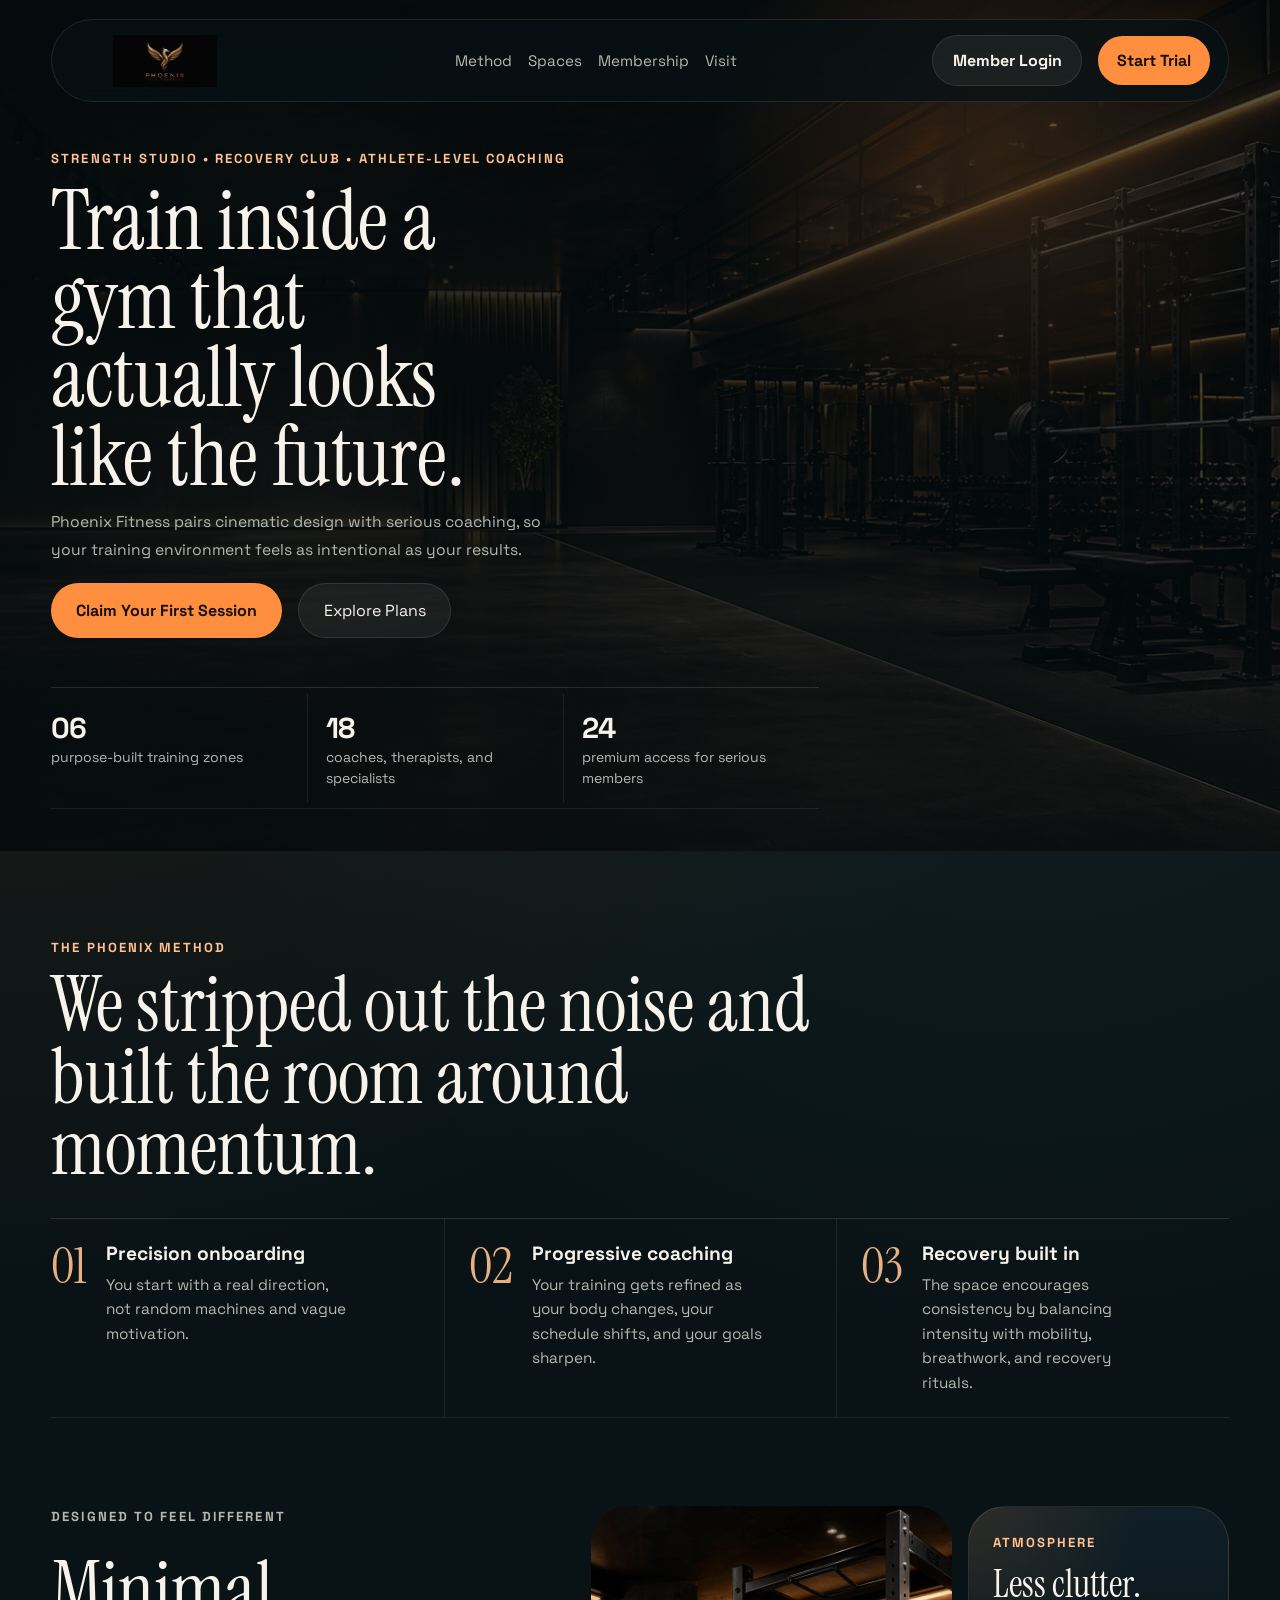
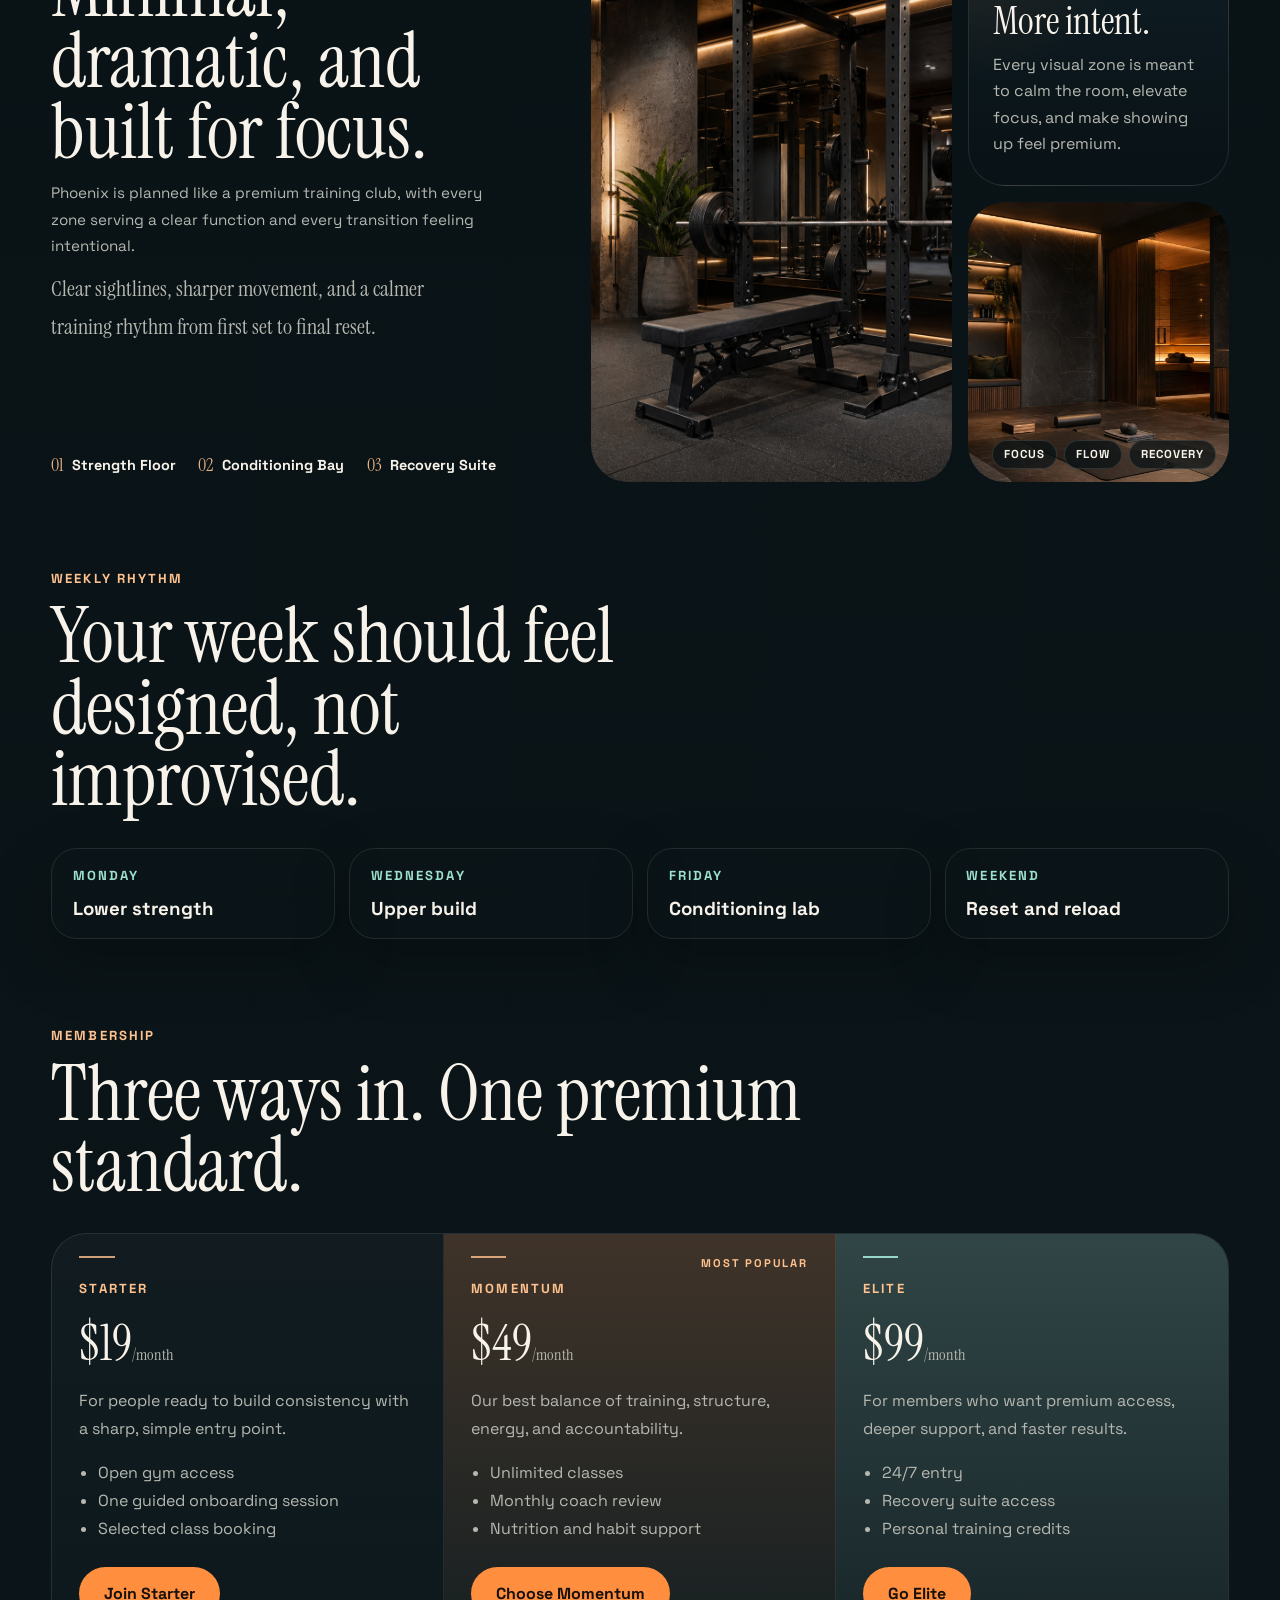
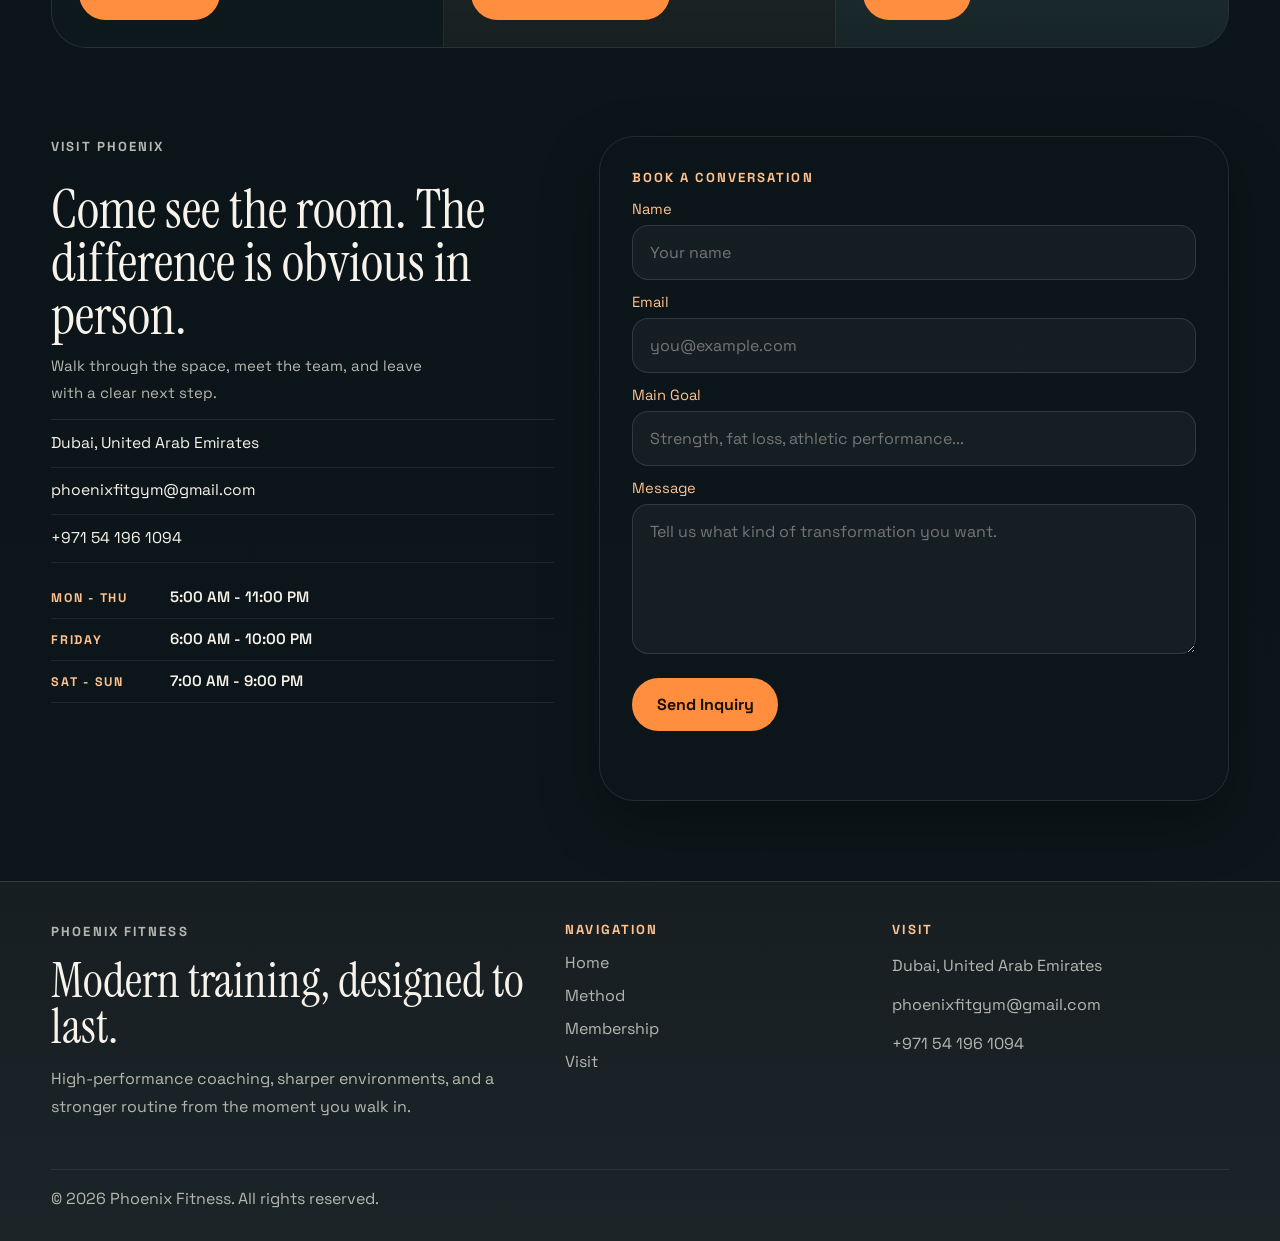
==== commit 2e9279e2: "Updated UI" ====
--- a/index.html
+++ b/index.html
@@ -5,7 +5,7 @@
     <meta name="viewport" content="width=device-width, initial-scale=1.0">
     <title>Phoenix Fitness | Future-Ready Training</title>
     <meta name="description" content="Phoenix Fitness is a high-design performance gym focused on strength, coaching, recovery, and consistent progress.">
-    <link rel="stylesheet" href="assets/css/main.css">
+    <link rel="stylesheet" href="assets/css/landing-page.css">
 </head>
 <body>
     <div class="page-shell">
@@ -36,7 +36,7 @@
                     </p>
                     <div class="hero-actions">
                         <button class="primary-cta" type="button" data-modal-target="join-popup">Claim Your First Session</button>
-                        <a class="ghost-cta" href="pages/membership.html">Explore Plans</a>
+                        <a class="ghost-cta" href="#membership" data-scroll-target="membership">Explore Plans</a>
                     </div>
                     <div class="hero-proof">
                         <article>
@@ -50,28 +50,6 @@
                         <article>
                             <strong data-count="24">24</strong>
                             <span>premium access for serious members</span>
-                        </article>
-                    </div>
-                </div>
-
-                <div class="hero-visual">
-                    <article class="hero-card hero-card-image">
-                        <div class="hero-card-copy">
-                            <p class="card-kicker">Featured Track</p>
-                            <h2>Build strength, look sharper, move cleaner.</h2>
-                            <p>Weekly programming with coached lifts, metabolic finishers, and recovery sequencing.</p>
-                        </div>
-                    </article>
-                    <div class="hero-sidecards">
-                        <article class="hero-card">
-                            <p class="card-kicker">Peak Hour</p>
-                            <h3>Never overcrowded</h3>
-                            <p>Structured booking and better floor planning keep the room focused.</p>
-                        </article>
-                        <article class="hero-card mint-card">
-                            <p class="card-kicker">Recovery Layer</p>
-                            <h3>Sauna, mobility, reset</h3>
-                            <p>Because modern performance is not just harder work. It is smarter recovery.</p>
                         </article>
                     </div>
                 </div>
@@ -86,19 +64,25 @@
                 </div>
                 <div class="method-grid">
                     <article class="method-card">
-                        <span>01</span>
-                        <h3>Precision onboarding</h3>
-                        <p>You start with a real direction, not random machines and vague motivation.</p>
+                        <span class="method-number">01</span>
+                        <div class="method-body">
+                            <h3>Precision onboarding</h3>
+                            <p>You start with a real direction, not random machines and vague motivation.</p>
+                        </div>
                     </article>
                     <article class="method-card">
-                        <span>02</span>
-                        <h3>Progressive coaching</h3>
-                        <p>Your training gets refined as your body changes, your schedule shifts, and your goals sharpen.</p>
+                        <span class="method-number">02</span>
+                        <div class="method-body">
+                            <h3>Progressive coaching</h3>
+                            <p>Your training gets refined as your body changes, your schedule shifts, and your goals sharpen.</p>
+                        </div>
                     </article>
                     <article class="method-card">
-                        <span>03</span>
-                        <h3>Recovery built in</h3>
-                        <p>The space encourages consistency by balancing intensity with mobility, breathwork, and recovery rituals.</p>
+                        <span class="method-number">03</span>
+                        <div class="method-body">
+                            <h3>Recovery built in</h3>
+                            <p>The space encourages consistency by balancing intensity with mobility, breathwork, and recovery rituals.</p>
+                        </div>
                     </article>
                 </div>
             </section>
@@ -107,36 +91,41 @@
                 <div class="spaces-copy">
                     <p class="eyebrow">Designed To Feel Different</p>
                     <h2>Minimal, dramatic, and built for focus.</h2>
-                    <p>
-                        Phoenix is laid out like a premium club, not a cluttered warehouse. Every zone has a clear purpose:
-                        heavy strength, athletic conditioning, guided classes, and a quieter recovery layer that slows the whole experience down in the best way.
+                    <p class="spaces-intro">
+                        Phoenix is planned like a premium training club, with every zone serving a clear function and every transition feeling intentional.
                     </p>
+                    <p class="space-subline">Clear sightlines, sharper movement, and a calmer training rhythm from first set to final reset.</p>
                     <div class="space-points">
                         <article>
+                            <span>01</span>
                             <h3>Strength Floor</h3>
-                            <p>Low-distraction stations for serious lifting and measurable progression.</p>
-                        </article>
-                        <article>
+                        </article>
+                        <article>
+                            <span>02</span>
                             <h3>Conditioning Bay</h3>
-                            <p>Sleds, ropes, explosive circuits, and high-output class formats.</p>
-                        </article>
-                        <article>
+                        </article>
+                        <article>
+                            <span>03</span>
                             <h3>Recovery Suite</h3>
-                            <p>Mobility tools, stretch zones, and post-session decompression.</p>
                         </article>
                     </div>
                 </div>
                 <div class="spaces-media">
-                    <article class="media-tall">
+                    <article class="media-tall space-gallery-main">
                         <img src="assets/images/phoenix-strength-generated.png" alt="Premium strength zone at Phoenix Fitness">
                     </article>
-                    <article class="media-short">
-                        <img src="assets/images/phoenix-recovery-generated.png" alt="Luxury recovery suite at Phoenix Fitness">
-                    </article>
-                    <article class="media-short stat-media">
+                    <article class="media-short space-quote">
                         <p class="card-kicker">Atmosphere</p>
                         <h3>Less clutter. More intent.</h3>
-                        <p>Every visual zone is meant to calm the noise, elevate focus, and make showing up feel premium.</p>
+                        <p>Every visual zone is meant to calm the room, elevate focus, and make showing up feel premium.</p>
+                    </article>
+                    <article class="media-short space-gallery-secondary">
+                        <img src="assets/images/phoenix-recovery-generated.png" alt="Luxury recovery suite at Phoenix Fitness">
+                        <div class="space-tag-row">
+                            <span>Focus</span>
+                            <span>Flow</span>
+                            <span>Recovery</span>
+                        </div>
                     </article>
                 </div>
             </section>
@@ -147,27 +136,24 @@
                         <p class="eyebrow">Weekly Rhythm</p>
                         <h2>Your week should feel designed, not improvised.</h2>
                     </div>
-                    <p class="section-copy">
-                        Build around strength, layer in conditioning, and recover before you hit empty. This sample flow is how we help members stay powerful without burning out.
-                    </p>
                 </div>
                 <div class="schedule-grid">
-                    <article>
+                    <article class="schedule-card" tabindex="0" aria-expanded="false">
                         <p class="day-tag">Monday</p>
                         <h3>Lower strength</h3>
                         <p>Heavy compounds, unilateral work, and coached technique refinement.</p>
                     </article>
-                    <article>
+                    <article class="schedule-card" tabindex="0" aria-expanded="false">
                         <p class="day-tag">Wednesday</p>
                         <h3>Upper build</h3>
                         <p>Pressing, pulling, posture work, and smart volume for shape and power.</p>
                     </article>
-                    <article>
+                    <article class="schedule-card" tabindex="0" aria-expanded="false">
                         <p class="day-tag">Friday</p>
                         <h3>Conditioning lab</h3>
                         <p>Sprints, sled pushes, boxing rounds, and a short aggressive finisher.</p>
                     </article>
-                    <article>
+                    <article class="schedule-card" tabindex="0" aria-expanded="false">
                         <p class="day-tag">Weekend</p>
                         <h3>Reset and reload</h3>
                         <p>Mobility, recovery, open gym flow, and progress review with a coach.</p>
@@ -180,40 +166,51 @@
                     <p class="eyebrow">Membership</p>
                     <h2>Three ways in. One premium standard.</h2>
                 </div>
-                <div class="membership-grid">
-                    <article class="plan-card">
-                        <p class="plan-name">Starter</p>
-                        <h3>$19<span>/month</span></h3>
-                        <p class="plan-summary">For people ready to build consistency with a sharp, simple entry point.</p>
-                        <ul>
-                            <li>Open gym access</li>
-                            <li>One guided onboarding session</li>
-                            <li>Selected class booking</li>
-                        </ul>
-                        <button type="button" data-modal-target="join-popup">Join Starter</button>
-                    </article>
-                    <article class="plan-card featured-plan">
-                        <p class="plan-name">Momentum</p>
-                        <h3>$49<span>/month</span></h3>
-                        <p class="plan-summary">Our best balance of training, structure, energy, and accountability.</p>
-                        <ul>
-                            <li>Unlimited classes</li>
-                            <li>Monthly coach review</li>
-                            <li>Nutrition and habit support</li>
-                        </ul>
-                        <button type="button" data-modal-target="join-popup">Choose Momentum</button>
-                    </article>
-                    <article class="plan-card">
-                        <p class="plan-name">Elite</p>
-                        <h3>$99<span>/month</span></h3>
-                        <p class="plan-summary">For members who want premium access, deeper support, and faster results.</p>
-                        <ul>
-                            <li>24/7 entry</li>
-                            <li>Recovery suite access</li>
-                            <li>Personal training credits</li>
-                        </ul>
-                        <button type="button" data-modal-target="join-popup">Go Elite</button>
-                    </article>
+                <div class="membership-carousel" data-plan-carousel>
+                    <div class="membership-mobile-controls" aria-label="Membership plan controls">
+                        <button class="plan-switch" type="button" data-plan-prev aria-label="Show previous plan">
+                            <span aria-hidden="true">&#8249;</span>
+                        </button>
+                        <p class="plan-mobile-status" data-plan-status aria-live="polite">Plan 1 of 3</p>
+                        <button class="plan-switch" type="button" data-plan-next aria-label="Show next plan">
+                            <span aria-hidden="true">&#8250;</span>
+                        </button>
+                    </div>
+                    <div class="membership-grid">
+                        <article class="plan-card">
+                            <p class="plan-name">Starter</p>
+                            <h3>$19<span>/month</span></h3>
+                            <p class="plan-summary">For people ready to build consistency with a sharp, simple entry point.</p>
+                            <ul>
+                                <li>Open gym access</li>
+                                <li>One guided onboarding session</li>
+                                <li>Selected class booking</li>
+                            </ul>
+                            <button type="button" data-modal-target="join-popup">Join Starter</button>
+                        </article>
+                        <article class="plan-card featured-plan">
+                            <p class="plan-name">Momentum</p>
+                            <h3>$49<span>/month</span></h3>
+                            <p class="plan-summary">Our best balance of training, structure, energy, and accountability.</p>
+                            <ul>
+                                <li>Unlimited classes</li>
+                                <li>Monthly coach review</li>
+                                <li>Nutrition and habit support</li>
+                            </ul>
+                            <button type="button" data-modal-target="join-popup">Choose Momentum</button>
+                        </article>
+                        <article class="plan-card elite-plan">
+                            <p class="plan-name">Elite</p>
+                            <h3>$99<span>/month</span></h3>
+                            <p class="plan-summary">For members who want premium access, deeper support, and faster results.</p>
+                            <ul>
+                                <li>24/7 entry</li>
+                                <li>Recovery suite access</li>
+                                <li>Personal training credits</li>
+                            </ul>
+                            <button type="button" data-modal-target="join-popup">Go Elite</button>
+                        </article>
+                    </div>
                 </div>
             </section>
 
@@ -221,15 +218,26 @@
                 <div class="visit-copy">
                     <p class="eyebrow">Visit Phoenix</p>
                     <h2>Come see the room. The difference is obvious in person.</h2>
-                    <div class="visit-list">
-                        <p><strong>Location</strong> Dubai, United Arab Emirates</p>
-                        <p><strong>Email</strong> phoenixfitgym@gmail.com</p>
-                        <p><strong>Phone</strong> +971 54 196 1094</p>
-                        <div class="hours-block">
-                            <p><strong>Hours</strong></p>
-                            <p>Monday - Thursday: 5:00 AM - 11:00 PM</p>
-                            <p>Friday: 6:00 AM - 10:00 PM</p>
-                            <p>Saturday - Sunday: 7:00 AM - 9:00 PM</p>
+                    <p class="visit-lead">
+                        Walk through the space, meet the team, and leave with a clear next step.
+                    </p>
+                    <div class="visit-meta">
+                        <p>Dubai, United Arab Emirates</p>
+                        <a href="mailto:phoenixfitgym@gmail.com">phoenixfitgym@gmail.com</a>
+                        <a href="tel:+971541961094">+971 54 196 1094</a>
+                    </div>
+                    <div class="visit-hours">
+                        <div class="visit-hours-row">
+                            <span>Mon - Thu</span>
+                            <strong>5:00 AM - 11:00 PM</strong>
+                        </div>
+                        <div class="visit-hours-row">
+                            <span>Friday</span>
+                            <strong>6:00 AM - 10:00 PM</strong>
+                        </div>
+                        <div class="visit-hours-row">
+                            <span>Sat - Sun</span>
+                            <strong>7:00 AM - 9:00 PM</strong>
                         </div>
                     </div>
                 </div>
@@ -283,24 +291,17 @@
     <div class="modal" id="login-popup" aria-hidden="true">
         <div class="modal-panel">
             <button class="modal-close" type="button" aria-label="Close login modal">&times;</button>
-            <iframe src="pages/login.html" title="Login form"></iframe>
-        </div>
-    </div>
-
-    <div class="modal" id="signup-popup" aria-hidden="true">
-        <div class="modal-panel">
-            <button class="modal-close" type="button" aria-label="Close signup modal">&times;</button>
-            <iframe src="pages/signup.html" title="Signup form"></iframe>
+            <iframe src="pages/member-login-modal.html" title="Login form"></iframe>
         </div>
     </div>
 
     <div class="modal" id="join-popup" aria-hidden="true">
         <div class="modal-panel">
             <button class="modal-close" type="button" aria-label="Close join modal">&times;</button>
-            <iframe src="pages/join.html" title="Membership join form"></iframe>
+            <iframe src="pages/trial-booking-modal.html" title="Membership join form"></iframe>
         </div>
     </div>
 
-    <script src="assets/js/main.js"></script>
+    <script src="assets/js/landing-page.js"></script>
 </body>
 </html>
--- a/assets/css/landing-page.css
+++ b/assets/css/landing-page.css
@@ -0,0 +1,1598 @@
+@import url("https://fonts.googleapis.com/css2?family=Instrument+Serif:ital@0;1&family=Space+Grotesk:wght@400;500;700&display=swap");
+
+:root {
+    --bg: #071114;
+    --bg-2: #0d1a1f;
+    --panel: rgba(12, 24, 29, 0.78);
+    --panel-solid: #102028;
+    --panel-soft: rgba(255, 255, 255, 0.05);
+    --text: #f7f3ea;
+    --muted: #b6b8b0;
+    --line: rgba(255, 255, 255, 0.1);
+    --accent: #ff8f3f;
+    --accent-soft: #ffc28f;
+    --mint: #9de0d0;
+    --mint-soft: rgba(157, 224, 208, 0.16);
+    --shadow: 0 22px 60px rgba(0, 0, 0, 0.28);
+    --shadow-soft: 0 18px 40px rgba(255, 143, 63, 0.12);
+    --radius-xl: 2rem;
+    --radius-lg: 1.4rem;
+}
+
+* {
+    box-sizing: border-box;
+}
+
+html {
+    scroll-behavior: smooth;
+}
+
+body {
+    margin: 0;
+    color: var(--text);
+    background:
+        radial-gradient(circle at top left, rgba(255, 143, 63, 0.15), transparent 28%),
+        radial-gradient(circle at 80% 10%, rgba(157, 224, 208, 0.08), transparent 22%),
+        linear-gradient(180deg, #071114 0%, #0d161a 100%);
+    font-family: "Space Grotesk", sans-serif;
+}
+
+img {
+    max-width: 100%;
+    display: block;
+}
+
+a {
+    color: inherit;
+    text-decoration: none;
+}
+
+button,
+input,
+textarea {
+    font: inherit;
+}
+
+.page-shell {
+    min-height: 100vh;
+    overflow: hidden;
+}
+
+.hero,
+.method-section,
+.spaces-section,
+.schedule-section,
+.membership-section,
+.visit-section,
+.footer {
+    padding-left: clamp(1.2rem, 4vw, 4rem);
+    padding-right: clamp(1.2rem, 4vw, 4rem);
+}
+
+.hero {
+    padding-top: 1.2rem;
+    padding-bottom: 2.6rem;
+    position: relative;
+    background:
+        linear-gradient(112deg, rgba(4, 10, 12, 0.95), rgba(4, 10, 12, 0.56)),
+        url("../images/phoenix-hero-premium-v2.png") center/cover;
+}
+
+.hero::before {
+    content: "";
+    position: absolute;
+    inset: 0;
+    background:
+        radial-gradient(circle at 78% 18%, rgba(255, 143, 63, 0.16), transparent 24%),
+        linear-gradient(180deg, rgba(5, 11, 13, 0.12), rgba(5, 11, 13, 0.62));
+    pointer-events: none;
+}
+
+.navbar,
+.hero-layout,
+.method-section,
+.spaces-section,
+.schedule-section,
+.membership-section,
+.visit-section,
+.footer {
+    position: relative;
+    z-index: 1;
+}
+
+.navbar {
+    display: flex;
+    align-items: center;
+    justify-content: space-between;
+    gap: 1rem;
+    padding: 0.9rem 1.1rem;
+    border: 1px solid var(--line);
+    border-radius: 999px;
+    background: rgba(8, 17, 20, 0.72);
+    backdrop-filter: blur(16px);
+}
+
+.brand {
+    display: inline-flex;
+    align-items: center;
+    gap: 0.85rem;
+    font-weight: 700;
+    letter-spacing: 0.08em;
+    text-transform: uppercase;
+}
+
+.brand img {
+    width: 190px;
+    height: 52px;
+    object-fit: contain;
+}
+
+.menu-toggle {
+    display: none;
+    padding: 0.8rem 1rem;
+    border: 1px solid var(--line);
+    border-radius: 999px;
+    background: transparent;
+    color: var(--text);
+}
+
+.nav-links,
+.nav-actions {
+    display: flex;
+    align-items: center;
+    gap: 1rem;
+}
+
+.nav-links a {
+    color: var(--muted);
+    font-size: 0.95rem;
+}
+
+.nav-links a:hover,
+.nav-links a:focus-visible {
+    color: var(--text);
+}
+
+.nav-button,
+.primary-cta,
+.ghost-cta,
+.plan-card button,
+.contact-form button {
+    display: inline-flex;
+    align-items: center;
+    justify-content: center;
+    border: none;
+    border-radius: 999px;
+    cursor: pointer;
+    transition: transform 0.25s ease, background-color 0.25s ease, color 0.25s ease;
+}
+
+.nav-button,
+.primary-cta,
+.plan-card button,
+.contact-form button {
+    background: var(--accent);
+    color: #17100b;
+    font-weight: 700;
+}
+
+.nav-button {
+    padding: 0.85rem 1.2rem;
+}
+
+.nav-button-secondary,
+.ghost-cta {
+    border: 1px solid var(--line);
+    background: rgba(255, 255, 255, 0.06);
+    color: var(--text);
+}
+
+.hero-layout {
+    display: block;
+    padding-top: clamp(1.3rem, 4vw, 3rem);
+}
+
+.hero-copy {
+    max-width: 52rem;
+}
+
+.eyebrow,
+.card-kicker,
+.plan-name,
+.day-tag,
+.form-kicker {
+    margin: 0 0 0.9rem;
+    color: var(--accent-soft);
+    font-size: 0.82rem;
+    font-weight: 700;
+    letter-spacing: 0.16em;
+    text-transform: uppercase;
+}
+
+.hero-copy h1,
+.section-heading h2,
+.spaces-copy h2,
+.visit-copy h2,
+.membership-hero-copy h1 {
+    margin: 0;
+    font-family: "Instrument Serif", serif;
+    font-weight: 400;
+    line-height: 0.93;
+}
+
+.hero-copy h1 {
+    max-width: 11ch;
+    font-size: clamp(3.2rem, 6.6vw, 5.8rem);
+}
+
+.hero-text,
+.section-copy,
+.spaces-copy p,
+.visit-copy p,
+.footer-brand p,
+.hero-card p,
+.method-card p,
+.plan-summary,
+.plan-card li {
+    color: var(--muted);
+    line-height: 1.75;
+}
+
+.hero-text {
+    max-width: 31rem;
+    margin: 0.85rem 0 0;
+    font-size: 0.98rem;
+}
+
+.hero-actions {
+    display: flex;
+    flex-wrap: wrap;
+    gap: 1rem;
+    margin-top: 1.15rem;
+}
+
+.primary-cta,
+.ghost-cta,
+.plan-card button,
+.contact-form button {
+    padding: 1rem 1.55rem;
+}
+
+.primary-cta:hover,
+.ghost-cta:hover,
+.plan-card button:hover,
+.contact-form button:hover,
+.nav-button:hover {
+    transform: translateY(-2px);
+}
+
+.hero-proof {
+    display: grid;
+    grid-template-columns: repeat(3, minmax(0, 1fr));
+    gap: 0;
+    width: min(100%, 48rem);
+    margin-top: 3.1rem;
+    padding: 0.35rem 0;
+    border-top: 1px solid rgba(255, 255, 255, 0.12);
+    border-bottom: 1px solid rgba(255, 255, 255, 0.08);
+}
+
+.hero-proof article,
+.hero-card,
+.schedule-grid article,
+.plan-card,
+.contact-form,
+.modal-panel {
+    border: 1px solid var(--line);
+    /* background: var(--panel);
+    backdrop-filter: blur(16px); */
+    box-shadow: var(--shadow);
+}
+
+.hero-proof article {
+    padding: 1rem 1.1rem 0.9rem 0;
+    border: none;
+    border-radius: 0;
+    box-shadow: none;
+    background: none;
+}
+
+.hero-proof article:not(:first-child) {
+    padding-left: 1.1rem;
+    border-left: 1px solid rgba(255, 255, 255, 0.08);
+}
+
+.hero-proof strong {
+    display: block;
+    font-size: 1.8rem;
+    letter-spacing: -0.03em;
+}
+
+.hero-proof span {
+    color: var(--muted);
+    font-size: 0.88rem;
+    line-height: 1.45;
+}
+
+.hero-card {
+    padding: 1.4rem;
+    border-radius: var(--radius-xl);
+    transition: transform 0.3s ease, box-shadow 0.3s ease, background-color 0.3s ease;
+}
+
+.hero-card:hover {
+    transform: translateY(-6px);
+    box-shadow: var(--shadow-soft);
+}
+
+.schedule-grid article:hover,
+.plan-card:hover {
+    transform: translateY(-6px);
+    background: rgba(255, 255, 255, 0.08);
+    box-shadow: var(--shadow-soft);
+}
+
+.hero-card h2,
+.hero-card h3,
+.method-card h3,
+.schedule-grid h3,
+.plan-card h3 {
+    margin: 0 0 0.7rem;
+}
+
+.mint-card {
+    background:
+        linear-gradient(180deg, rgba(157, 224, 208, 0.16), rgba(16, 32, 40, 0.92)),
+        rgba(16, 32, 40, 0.92);
+}
+
+.method-section,
+.spaces-section,
+.schedule-section,
+.membership-section,
+.visit-section {
+    padding-top: 5.5rem;
+}
+
+.section-heading {
+    max-width: 48rem;
+}
+
+.section-heading h2,
+.spaces-copy h2,
+.visit-copy h2 {
+    font-size: clamp(2.6rem, 6vw, 5.4rem);
+}
+
+.method-grid,
+.membership-grid {
+    display: grid;
+    grid-template-columns: repeat(3, minmax(0, 1fr));
+    gap: 1.2rem;
+    margin-top: 2rem;
+}
+
+.plan-card {
+    padding: 1.7rem;
+    border-radius: var(--radius-xl);
+}
+
+.method-grid {
+    gap: 0;
+    margin-top: 2.1rem;
+    border-top: 1px solid rgba(255, 255, 255, 0.12);
+    border-bottom: 1px solid rgba(255, 255, 255, 0.08);
+}
+
+.method-card {
+    display: grid;
+    grid-template-columns: auto 1fr;
+    gap: 1.2rem;
+    align-items: start;
+    padding: 1.5rem 1.5rem 1.35rem 0;
+    border: none;
+    box-shadow: none;
+    background: none;
+}
+
+.method-card:not(:first-child) {
+    padding-left: 1.5rem;
+    border-left: 1px solid rgba(255, 255, 255, 0.08);
+}
+
+.method-number {
+    color: rgba(255, 194, 143, 0.9);
+    font-family: "Instrument Serif", serif;
+    font-size: clamp(2.4rem, 4vw, 3.5rem);
+    line-height: 0.9;
+}
+
+.method-body {
+    max-width: 15rem;
+}
+
+.method-card h3 {
+    margin: 0 0 0.45rem;
+    font-size: 1.2rem;
+    line-height: 1.15;
+}
+
+.method-body p {
+    margin: 0;
+    font-size: 0.96rem;
+    line-height: 1.6;
+}
+
+.spaces-section {
+    display: grid;
+    grid-template-columns: 0.88fr 1.12fr;
+    gap: 2.4rem;
+    align-items: stretch;
+}
+
+.spaces-copy {
+    display: grid;
+    align-content: start;
+    grid-template-rows: auto auto auto 1fr auto;
+    gap: 0.7rem;
+    min-height: 100%;
+}
+
+.spaces-intro {
+    max-width: 28rem;
+    margin: 0;
+    font-size: 0.95rem;
+    line-height: 1.55;
+}
+
+.space-subline {
+    margin: 0;
+    color: rgba(247, 243, 234, 0.82);
+    font-family: "Instrument Serif", serif;
+    max-width: 27rem;
+    font-size: clamp(1.08rem, 1.7vw, 1.35rem);
+    line-height: 1.12;
+}
+
+.space-points {
+    display: flex;
+    flex-wrap: wrap;
+    gap: 0.55rem;
+    margin-top: auto;
+    align-self: end;
+    border-top: none;
+}
+
+.space-points article {
+    display: inline-flex;
+    align-items: center;
+    gap: 0.55rem;
+    padding: 0.5rem 0.85rem 0.5rem 0;
+    border-bottom: none;
+}
+
+.space-points span {
+    color: rgba(255, 194, 143, 0.92);
+    font-family: "Instrument Serif", serif;
+    font-size: 1.15rem;
+    line-height: 0.9;
+}
+
+.space-points h3 {
+    margin: 0;
+    font-size: 0.9rem;
+    line-height: 1.1;
+    white-space: nowrap;
+}
+
+.spaces-media {
+    display: grid;
+    grid-template-columns: 1.16fr 0.84fr;
+    gap: 1rem;
+}
+
+.media-tall,
+.media-short {
+    overflow: hidden;
+    border-radius: calc(var(--radius-xl) + 0.3rem);
+    min-height: 280px;
+    background: var(--panel-solid);
+}
+
+.media-tall {
+    grid-row: span 2;
+}
+
+.space-gallery-main,
+.space-gallery-secondary {
+    position: relative;
+}
+
+.media-tall img,
+.media-short img {
+    width: 100%;
+    height: 100%;
+    object-fit: cover;
+    transition: transform 0.45s ease;
+}
+
+.media-tall:hover img,
+.media-short:hover img {
+    transform: scale(1.04);
+}
+
+.space-quote {
+    display: flex;
+    flex-direction: column;
+    justify-content: center;
+    padding: 1.5rem;
+    background:
+        radial-gradient(circle at top left, rgba(255, 143, 63, 0.13), transparent 45%),
+        linear-gradient(180deg, rgba(16, 32, 40, 0.96), rgba(9, 18, 22, 0.96));
+    border: 1px solid rgba(255, 255, 255, 0.1);
+}
+
+.space-quote h3 {
+    margin: 0 0 0.7rem;
+    font-family: "Instrument Serif", serif;
+    font-size: clamp(1.8rem, 3vw, 2.5rem);
+    font-weight: 400;
+    line-height: 0.98;
+}
+
+.space-quote p:last-child {
+    margin: 0;
+    color: var(--muted);
+    line-height: 1.65;
+}
+
+.space-tag-row {
+    position: absolute;
+    right: 0.8rem;
+    bottom: 0.8rem;
+    display: flex;
+    flex-wrap: wrap;
+    justify-content: flex-end;
+    gap: 0.45rem;
+}
+
+.space-tag-row span {
+    padding: 0.42rem 0.7rem;
+    border: 1px solid rgba(255, 255, 255, 0.12);
+    border-radius: 999px;
+    background: rgba(7, 17, 20, 0.72);
+    color: var(--text);
+    font-size: 0.72rem;
+    font-weight: 700;
+    letter-spacing: 0.08em;
+    text-transform: uppercase;
+}
+
+.split-heading {
+    max-width: none;
+    display: grid;
+    grid-template-columns: 1fr 0.85fr;
+    gap: 2rem;
+    align-items: end;
+}
+
+.schedule-grid {
+    display: grid;
+    grid-template-columns: repeat(4, minmax(0, 1fr));
+    justify-content: start;
+    gap: 0.85rem;
+    margin-top: 2rem;
+}
+
+.schedule-grid article {
+    min-height: 5.6rem;
+    padding: 1.15rem 1.3rem;
+    border-radius: 1.6rem;
+    overflow: hidden;
+    cursor: pointer;
+    transition:
+        min-height 0.32s ease,
+        padding 0.32s ease,
+        transform 0.3s ease,
+        box-shadow 0.3s ease,
+        background-color 0.3s ease;
+}
+
+.schedule-grid article h3 {
+    margin: 0;
+    max-height: 1.5rem;
+    overflow: hidden;
+    text-overflow: ellipsis;
+    white-space: nowrap;
+    transition: max-height 0.28s ease, white-space 0.28s ease;
+}
+
+.schedule-grid article p:not(.day-tag) {
+    margin: 0;
+    max-height: 0;
+    overflow: hidden;
+    opacity: 0;
+    transform: translateY(0.35rem);
+    transition:
+        max-height 0.3s ease,
+        opacity 0.24s ease,
+        transform 0.24s ease,
+        margin-top 0.24s ease;
+}
+
+.schedule-grid article:hover,
+.schedule-grid article:focus-visible,
+.schedule-grid article.is-expanded {
+    min-height: 11.5rem;
+    padding-top: 1.3rem;
+    padding-bottom: 1.3rem;
+}
+
+.schedule-grid article:hover h3,
+.schedule-grid article:focus-visible h3,
+.schedule-grid article.is-expanded h3 {
+    max-height: 3.2rem;
+    white-space: normal;
+}
+
+.schedule-grid article:hover p:not(.day-tag),
+.schedule-grid article:focus-visible p:not(.day-tag),
+.schedule-grid article.is-expanded p:not(.day-tag) {
+    max-height: 7rem;
+    margin-top: 0.6rem;
+    opacity: 1;
+    transform: translateY(0);
+}
+
+.day-tag {
+    display: block;
+    margin: 0 0 0.8rem;
+    color: var(--mint);
+}
+
+.membership-grid {
+    margin-top: 2rem;
+    gap: 0;
+    overflow: hidden;
+    border: 1px solid rgba(255, 255, 255, 0.1);
+    border-radius: calc(var(--radius-xl) + 0.2rem);
+    background:
+        linear-gradient(180deg, rgba(255, 255, 255, 0.03), rgba(255, 255, 255, 0.015)),
+        rgba(10, 22, 27, 0.76);
+}
+
+.membership-carousel {
+    position: relative;
+}
+
+.membership-mobile-controls {
+    display: none;
+}
+
+.plan-mobile-status {
+    margin: 0;
+    color: var(--muted);
+    font-size: 0.82rem;
+    letter-spacing: 0.12em;
+    text-transform: uppercase;
+}
+
+.plan-switch {
+    width: 2.35rem;
+    height: 2.35rem;
+    display: inline-flex;
+    align-items: center;
+    justify-content: center;
+    border: 1px solid var(--line);
+    border-radius: 999px;
+    background: rgba(255, 255, 255, 0.06);
+    color: var(--text);
+    cursor: pointer;
+    transition: transform 0.25s ease, background-color 0.25s ease, opacity 0.25s ease;
+}
+
+.plan-switch:hover,
+.plan-switch:focus-visible {
+    transform: translateY(-2px);
+    background: rgba(255, 255, 255, 0.12);
+}
+
+.plan-switch:disabled {
+    opacity: 0.45;
+    cursor: default;
+    transform: none;
+}
+
+.plan-card h3 {
+    font-size: 3.1rem;
+    font-family: "Instrument Serif", serif;
+    font-weight: 400;
+}
+
+.plan-card h3 span {
+    font-size: 1rem;
+    color: var(--muted);
+}
+
+.plan-summary {
+    margin: 0 0 1rem;
+}
+
+.plan-card {
+    position: relative;
+    border: none;
+    border-right: 1px solid rgba(255, 255, 255, 0.08);
+    border-radius: 0;
+    box-shadow: none;
+    background: transparent;
+}
+
+.plan-card:last-child {
+    border-right: none;
+}
+
+.plan-card::before {
+    content: "";
+    position: absolute;
+    top: 1.35rem;
+    left: 1.7rem;
+    width: 2.2rem;
+    height: 2px;
+    background: rgba(255, 194, 143, 0.8);
+}
+
+.plan-card > * {
+    position: relative;
+    z-index: 1;
+}
+
+.plan-name {
+    margin-top: 1.15rem;
+}
+
+.plan-card ul {
+    padding-left: 1.15rem;
+    margin: 1rem 0 1.5rem;
+}
+
+.featured-plan {
+    background:
+        linear-gradient(180deg, rgba(255, 143, 63, 0.18), rgba(255, 143, 63, 0.02)),
+        rgba(255, 255, 255, 0.02);
+    transform: none;
+}
+
+.elite-plan {
+    background:
+        linear-gradient(180deg, rgba(157, 224, 208, 0.2), rgba(157, 224, 208, 0.04)),
+        rgba(255, 255, 255, 0.02);
+}
+
+.elite-plan::before {
+    background: rgba(157, 224, 208, 0.95);
+}
+
+.featured-plan::after {
+    content: "Most Popular";
+    position: absolute;
+    top: 1.35rem;
+    right: 1.7rem;
+    color: var(--accent-soft);
+    font-size: 0.7rem;
+    font-weight: 700;
+    letter-spacing: 0.16em;
+    text-transform: uppercase;
+}
+
+.visit-section {
+    display: grid;
+    grid-template-columns: 0.9fr 1.1fr;
+    gap: 2rem;
+    align-items: start;
+    padding-bottom: 5rem;
+}
+
+.visit-copy {
+    display: grid;
+    align-content: start;
+    gap: 0.7rem;
+    padding-right: 0.8rem;
+}
+
+.visit-copy h2 {
+    font-size: clamp(2.2rem, 4.2vw, 3.5rem);
+    line-height: 0.98;
+}
+
+.visit-lead {
+    max-width: 24rem;
+    margin: 0;
+    font-size: 0.94rem;
+    line-height: 1.5;
+}
+
+.visit-meta,
+.visit-hours {
+    display: grid;
+    gap: 0;
+}
+
+.visit-meta {
+    margin-top: 0.1rem;
+    border-top: 1px solid rgba(255, 255, 255, 0.1);
+}
+
+.visit-meta p,
+.visit-meta a {
+    margin: 0;
+    padding: 0.8rem 0;
+    border-bottom: 1px solid rgba(255, 255, 255, 0.08);
+    color: var(--text);
+    font-size: 0.98rem;
+    line-height: 1.35;
+}
+
+.visit-meta a {
+    color: var(--text);
+}
+
+.visit-meta a:hover {
+    color: var(--accent-soft);
+}
+
+.visit-hours {
+    margin-top: 0.15rem;
+}
+
+.visit-hours-row {
+    display: grid;
+    grid-template-columns: 6.4rem minmax(0, 1fr);
+    gap: 1rem;
+    align-items: baseline;
+    padding: 0.65rem 0;
+    border-bottom: 1px solid rgba(255, 255, 255, 0.08);
+}
+
+.visit-hours-row span {
+    color: var(--accent-soft);
+    font-size: 0.78rem;
+    font-weight: 700;
+    letter-spacing: 0.14em;
+    text-transform: uppercase;
+}
+
+.visit-hours-row strong {
+    margin: 0;
+    color: var(--text);
+    font-size: 0.94rem;
+    font-weight: 600;
+    line-height: 1.35;
+}
+
+.contact-form {
+    padding: 2rem;
+    border-radius: calc(var(--radius-xl) + 0.2rem);
+}
+
+.contact-form label {
+    display: block;
+    margin: 0.8rem 0 0.45rem;
+    color: var(--accent-soft);
+    font-size: 0.92rem;
+}
+
+.contact-form input,
+.contact-form textarea {
+    width: 100%;
+    padding: 1rem 1.05rem;
+    border: 1px solid rgba(255, 255, 255, 0.12);
+    border-radius: 1rem;
+    background: rgba(255, 255, 255, 0.04);
+    color: var(--text);
+}
+
+.contact-form textarea {
+    min-height: 150px;
+    resize: vertical;
+}
+
+.contact-form button {
+    margin-top: 1.2rem;
+}
+
+.form-feedback {
+    min-height: 1.4rem;
+    margin: 0.9rem 0 0;
+    color: var(--mint);
+}
+
+.footer {
+    display: grid;
+    grid-template-columns: 1.3fr 0.8fr 0.9fr;
+    gap: 1.75rem;
+    padding-top: 2.4rem;
+    padding-bottom: 2rem;
+    border-top: 1px solid var(--line);
+    background:
+        linear-gradient(180deg, rgba(255, 255, 255, 0.02), rgba(255, 255, 255, 0.04)),
+        rgba(255, 255, 255, 0.02);
+}
+
+.footer-brand h2 {
+    margin: 0 0 0.9rem;
+    font-family: "Instrument Serif", serif;
+    font-size: clamp(2rem, 4vw, 3rem);
+    font-weight: 400;
+    line-height: 0.95;
+}
+
+.footer-column {
+    display: grid;
+    align-content: start;
+    gap: 0.9rem;
+}
+
+.footer-label {
+    margin: 0;
+    color: var(--accent-soft);
+    font-size: 0.82rem;
+    font-weight: 700;
+    letter-spacing: 0.16em;
+    text-transform: uppercase;
+}
+
+.footer-links,
+.footer-contact {
+    display: grid;
+    gap: 0.75rem;
+}
+
+.footer-links a {
+    color: var(--muted);
+}
+
+.footer-links a:hover {
+    color: var(--text);
+}
+
+.footer-contact p {
+    margin: 0;
+    color: var(--muted);
+    line-height: 1.7;
+}
+
+.footer-note {
+    color: var(--muted);
+    text-align: left;
+    grid-column: 1 / -1;
+    margin: 0.25rem 0 0;
+    padding-top: 1.1rem;
+    border-top: 1px solid rgba(255, 255, 255, 0.08);
+}
+
+.modal {
+    position: fixed;
+    inset: 0;
+    display: none;
+    place-items: center;
+    padding: 1rem;
+    background: rgba(1, 6, 8, 0.76);
+    z-index: 20;
+}
+
+.modal.is-open {
+    display: grid;
+}
+
+.modal-panel {
+    width: min(100%, 520px);
+    padding: 0;
+    border: none;
+    border-radius: 0;
+    box-shadow: none;
+}
+
+.modal-close {
+    display: none;
+}
+
+.modal iframe {
+    width: 100%;
+    min-height: 320px;
+    height: 320px;
+    border: none;
+    border-radius: 2rem;
+    background: transparent;
+    display: block;
+}
+
+@media (max-width: 1100px) {
+    .hero-layout,
+    .spaces-section,
+    .split-heading,
+    .visit-section {
+        grid-template-columns: 1fr;
+    }
+
+    .method-grid,
+    .schedule-grid {
+        grid-template-columns: repeat(2, minmax(0, 1fr));
+    }
+
+    .membership-grid {
+        grid-template-columns: repeat(3, minmax(0, 1fr));
+    }
+
+    .spaces-media {
+        grid-template-columns: repeat(2, minmax(0, 1fr));
+    }
+
+    .media-tall {
+        grid-row: span 1;
+    }
+
+    .footer {
+        grid-template-columns: 1fr;
+    }
+
+    .footer-note {
+        text-align: left;
+    }
+}
+
+@media (max-width: 760px) {
+    .hero,
+    .method-section,
+    .spaces-section,
+    .schedule-section,
+    .membership-section,
+    .visit-section,
+    .footer {
+        padding-left: 1rem;
+        padding-right: 1rem;
+    }
+
+    .navbar {
+        flex-wrap: wrap;
+        border-radius: 1.6rem;
+        padding: 0.9rem;
+    }
+
+    .menu-toggle {
+        display: inline-flex;
+    }
+
+    .nav-links,
+    .nav-actions {
+        width: 100%;
+        display: none;
+        flex-direction: column;
+        align-items: stretch;
+        gap: 0.75rem;
+    }
+
+    .navbar.menu-open .nav-links,
+    .navbar.menu-open .nav-actions {
+        display: flex;
+    }
+
+    .nav-button {
+        width: 100%;
+    }
+
+    .hero {
+        padding-bottom: 2.7rem;
+    }
+
+    .hero-layout {
+        padding-top: 1.4rem;
+    }
+
+    .hero-copy h1 {
+        max-width: none;
+        font-size: clamp(2.85rem, 12vw, 4.6rem);
+    }
+
+    .hero-text {
+        font-size: 0.96rem;
+        line-height: 1.6;
+    }
+
+    .hero-actions {
+        gap: 0.75rem;
+        margin-top: 1rem;
+    }
+
+    .hero-proof {
+        margin-top: 1.35rem;
+        display: grid;
+        grid-template-columns: repeat(3, minmax(0, 1fr));
+        gap: 0.65rem;
+    }
+
+    .schedule-grid {
+        grid-template-columns: 1fr;
+        gap: 0.7rem;
+        margin-top: 1.35rem;
+        padding-bottom: 0;
+        overflow: visible;
+        scroll-snap-type: none;
+    }
+
+    .schedule-grid article {
+        min-width: 0;
+        min-height: 5rem;
+        padding: 1rem 1.05rem;
+        scroll-snap-align: none;
+    }
+
+    .method-grid {
+        grid-template-columns: 1fr;
+        gap: 0;
+        margin-top: 1.35rem;
+    }
+
+    .method-card {
+        grid-template-columns: 4rem minmax(0, 1fr);
+        gap: 0.9rem;
+        padding: 1rem 0;
+    }
+
+    .method-card:not(:first-child) {
+        padding-left: 0;
+        border-left: none;
+        border-top: 1px solid rgba(255, 255, 255, 0.08);
+    }
+
+    .method-number {
+        font-size: 2rem;
+    }
+
+    .method-body {
+        max-width: none;
+    }
+
+    .spaces-media {
+        grid-template-columns: repeat(2, minmax(0, 1fr));
+    }
+
+    .space-subline {
+        font-size: clamp(1.05rem, 3vw, 1.35rem);
+    }
+
+    .space-points article {
+        gap: 0.5rem;
+        padding: 0.45rem 0.7rem 0.45rem 0;
+    }
+
+    .space-points span {
+        font-size: 1.05rem;
+    }
+
+    .schedule-grid article {
+        display: block;
+        background: rgba(11, 23, 28, 0.9);
+    }
+
+    .method-section,
+    .spaces-section,
+    .schedule-section,
+    .membership-section,
+    .visit-section {
+        padding-top: 3.2rem;
+    }
+
+    .section-heading h2,
+    .spaces-copy h2,
+    .visit-copy h2 {
+        font-size: clamp(2.2rem, 11vw, 3.4rem);
+    }
+
+    .split-heading {
+        grid-template-columns: 1fr;
+        gap: 1rem;
+    }
+
+    .section-copy {
+        display: block;
+        margin: 0;
+        font-size: 0.95rem;
+        line-height: 1.6;
+    }
+
+    .hero-card,
+    .plan-card,
+    .contact-form {
+        padding: 1.1rem;
+    }
+
+    .spaces-section,
+    .visit-section {
+        gap: 1.25rem;
+    }
+
+    .visit-copy {
+        padding-right: 0;
+    }
+
+    .visit-copy h2 {
+        font-size: clamp(2.05rem, 9vw, 3rem);
+    }
+
+    .spaces-copy > p:not(.eyebrow) {
+        font-size: 0.98rem;
+    }
+
+    .space-points {
+        margin-top: 1rem;
+        gap: 0.8rem;
+    }
+
+    .space-points article {
+        padding: 0.95rem 0 0.95rem 1rem;
+    }
+
+    .stat-media {
+        display: flex;
+        grid-column: 1 / -1;
+        min-height: auto;
+    }
+
+    .media-tall,
+    .media-short {
+        min-height: 190px;
+    }
+
+    .membership-grid {
+        display: flex;
+        gap: 0;
+        margin-top: 0;
+        border: none;
+        border-radius: 0;
+        background: none;
+        overflow-x: auto;
+        scroll-snap-type: x mandatory;
+        scroll-behavior: smooth;
+    }
+
+    .plan-card h3 {
+        font-size: 2.7rem;
+    }
+
+    .plan-card {
+        border-right: none;
+        border-radius: 1.5rem;
+        border: 1px solid rgba(255, 255, 255, 0.1);
+        box-shadow: var(--shadow);
+        background: rgba(12, 24, 29, 0.82);
+    }
+
+    .featured-plan {
+        background:
+            linear-gradient(180deg, rgba(255, 143, 63, 0.18), rgba(255, 143, 63, 0.02)),
+            rgba(255, 255, 255, 0.02);
+    }
+
+    .elite-plan {
+        background:
+            linear-gradient(180deg, rgba(157, 224, 208, 0.2), rgba(157, 224, 208, 0.04)),
+            rgba(255, 255, 255, 0.02);
+    }
+
+    .plan-card::before {
+        left: 1.25rem;
+    }
+
+    .featured-plan::after {
+        right: 1.25rem;
+    }
+
+    .schedule-grid h3 {
+        font-size: 1.05rem;
+        line-height: 1.2;
+        margin: 0;
+        max-width: 20rem;
+    }
+
+    .schedule-grid article p:not(.day-tag) {
+        font-size: 0.92rem;
+        line-height: 1.45;
+        max-width: 20rem;
+    }
+
+    .hero-card p,
+    .schedule-grid article p {
+        line-height: 1.5;
+    }
+
+    .plan-card ul {
+        margin-bottom: 1rem;
+    }
+
+    .featured-plan {
+        transform: none;
+    }
+
+    .membership-mobile-controls {
+        display: flex;
+        align-items: center;
+        justify-content: space-between;
+        gap: 0.75rem;
+        margin: 1.35rem 0 0.9rem;
+    }
+
+    .plan-mobile-status {
+        flex: 1;
+        text-align: center;
+    }
+
+    .membership-grid .plan-card {
+        min-width: 100%;
+        flex: 0 0 100%;
+        border-radius: 1.45rem;
+        scroll-snap-align: start;
+    }
+
+    .visit-list {
+        gap: 0.5rem;
+        margin-top: 1rem;
+    }
+
+    .hours-block {
+        gap: 0.2rem;
+    }
+
+    .contact-form textarea {
+        min-height: 110px;
+    }
+
+    .footer {
+        gap: 1.2rem;
+        padding-top: 1.8rem;
+        padding-bottom: 1.5rem;
+    }
+
+    .hero-proof,
+    .method-grid,
+    .schedule-grid,
+    .membership-grid {
+        scrollbar-width: none;
+    }
+
+    .hero-proof::-webkit-scrollbar,
+    .method-grid::-webkit-scrollbar,
+    .schedule-grid::-webkit-scrollbar,
+    .membership-grid::-webkit-scrollbar {
+        display: none;
+    }
+}
+
+@media (max-width: 520px) {
+    .brand img {
+        width: 156px;
+        height: 44px;
+    }
+
+    .primary-cta,
+    .ghost-cta {
+        width: 100%;
+    }
+
+    .hero-layout {
+        padding-top: 1.1rem;
+    }
+
+    .hero-copy h1 {
+        font-size: clamp(2.55rem, 12vw, 3.8rem);
+    }
+
+    .hero-text,
+    .spaces-copy > p:not(.eyebrow),
+    .visit-copy p,
+    .footer-brand p {
+        line-height: 1.6;
+    }
+
+    .hero-proof {
+        grid-template-columns: repeat(3, minmax(0, 1fr));
+        gap: 0.55rem;
+        padding: 0;
+        border-top: none;
+        border-bottom: none;
+    }
+
+    .hero-proof article {
+        padding: 0.95rem 0.8rem;
+        border: 1px solid rgba(255, 255, 255, 0.1);
+        border-radius: 1.2rem;
+        background: rgba(12, 24, 29, 0.78);
+        box-shadow: none;
+    }
+
+    .hero-proof article:not(:first-child) {
+        padding-left: 0.8rem;
+        border-left: none;
+    }
+
+    .hero-proof strong {
+        font-size: 1.25rem;
+    }
+
+    .hero-proof span {
+        font-size: 0.82rem;
+        line-height: 1.35;
+    }
+
+    .method-grid {
+        gap: 0;
+        margin-top: 1.15rem;
+    }
+
+    .schedule-grid {
+        grid-template-columns: 1fr;
+        gap: 0.6rem;
+    }
+
+    .method-section,
+    .spaces-section,
+    .schedule-section,
+    .membership-section,
+    .visit-section {
+        padding-top: 2.6rem;
+    }
+
+    .section-heading h2,
+    .spaces-copy h2,
+    .visit-copy h2 {
+        font-size: clamp(2rem, 10vw, 2.9rem);
+    }
+
+    .hero-card,
+    .plan-card,
+    .contact-form,
+    .hero-proof article {
+        border-radius: 1.45rem;
+    }
+
+    .hero-card,
+    .contact-form {
+        padding: 1rem;
+    }
+
+    .method-number {
+        font-size: 1.7rem;
+    }
+
+    .hero-card p,
+    .schedule-grid article p,
+    .section-copy {
+        font-size: 0.9rem;
+    }
+
+    .spaces-intro {
+        max-width: none;
+    }
+
+    .space-subline {
+        font-size: 1rem;
+        line-height: 1.15;
+    }
+
+    .space-points article {
+        gap: 0.45rem;
+        padding: 0.4rem 0.55rem 0.4rem 0;
+    }
+
+    .space-points span {
+        font-size: 0.95rem;
+    }
+
+    .spaces-media {
+        grid-template-columns: 1fr;
+        gap: 0.8rem;
+    }
+
+    .space-quote {
+        padding: 1.15rem;
+    }
+
+    .space-quote h3 {
+        font-size: clamp(1.55rem, 8vw, 2.1rem);
+    }
+
+    .space-tag-row {
+        left: 0.75rem;
+        right: 0.75rem;
+        justify-content: flex-start;
+    }
+
+    .method-card {
+        grid-template-columns: 3.2rem minmax(0, 1fr);
+        gap: 0.75rem;
+        padding: 0.85rem 0;
+    }
+
+    .method-card h3 {
+        font-size: 0.98rem;
+        line-height: 1.2;
+        margin-bottom: 0.35rem;
+    }
+
+    .method-body p {
+        font-size: 0.88rem;
+        line-height: 1.45;
+    }
+
+    .schedule-grid article {
+        min-height: 4.6rem;
+        padding: 0.85rem 0.9rem;
+    }
+
+    .schedule-grid h3 {
+        font-size: 0.98rem;
+    }
+
+    .schedule-grid article p:not(.day-tag) {
+        font-size: 0.86rem;
+        line-height: 1.42;
+    }
+
+    .day-tag {
+        margin-bottom: 0.65rem;
+        font-size: 0.66rem;
+        letter-spacing: 0.12em;
+    }
+
+    .method-card {
+        grid-template-columns: 2.15rem minmax(0, 1fr);
+        gap: 0.8rem;
+        padding: 0.85rem 0.9rem 0.85rem 0.65rem;
+    }
+
+    .method-card h3 {
+        font-size: 0.98rem;
+        line-height: 1.2;
+        margin-bottom: 0.35rem;
+    }
+
+    .method-card p {
+        font-size: 0.88rem;
+        line-height: 1.45;
+    }
+
+    .spaces-media {
+        grid-template-columns: 1fr;
+        gap: 0.8rem;
+    }
+
+    .media-tall,
+    .media-short {
+        min-height: 180px;
+    }
+
+    .visit-meta p,
+    .visit-meta a {
+        padding: 0.72rem 0;
+        font-size: 0.94rem;
+    }
+
+    .visit-hours-row {
+        grid-template-columns: 1fr;
+        gap: 0.2rem;
+        padding: 0.65rem 0;
+    }
+
+    .visit-hours-row strong {
+        font-size: 0.9rem;
+    }
+
+    .footer {
+        grid-template-columns: 1fr;
+        gap: 1rem;
+        padding-top: 1.5rem;
+    }
+
+    .footer-column {
+        gap: 0.55rem;
+    }
+}
